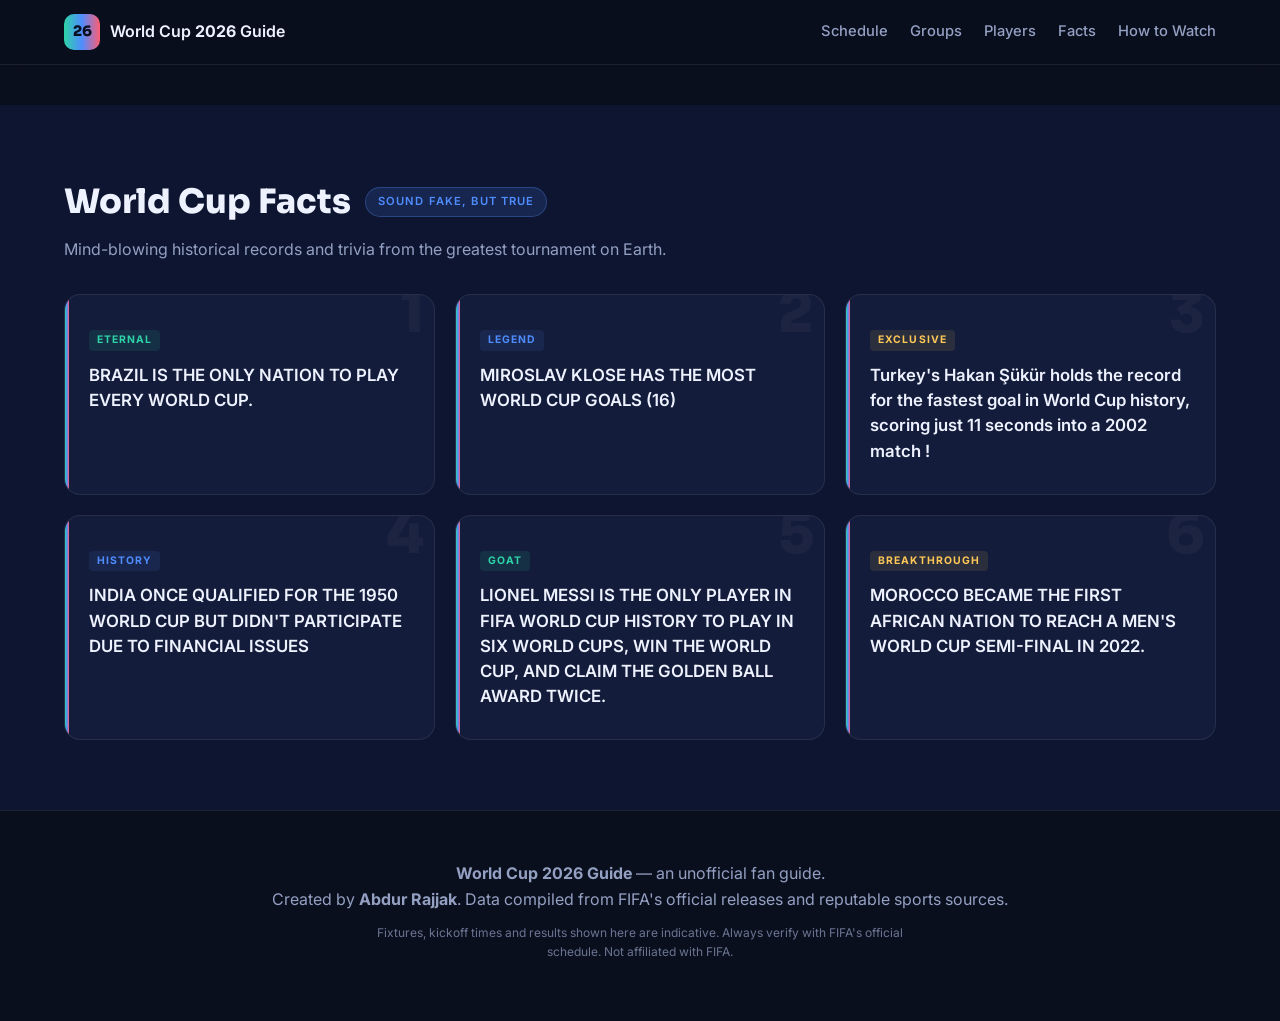
==== facts.html @ 90eeab27 "update website" ====
<!DOCTYPE html>
<html lang="en">
<head>
<meta charset="UTF-8" />
<meta name="viewport" content="width=device-width, initial-scale=1.0" />
<title>FIFA World Cup 2026 Guide | Facts</title>
<meta name="description" content="World Cup historical records and trivia." />
<link rel="preconnect" href="https://fonts.googleapis.com" />
<link rel="preconnect" href="https://fonts.gstatic.com" crossorigin />
<link href="https://fonts.googleapis.com/css2?family=Sora:wght@400;600;700;800&family=Inter:wght@400;500;600&display=swap" rel="stylesheet" />
<link rel="stylesheet" href="styles.css" />
<link rel="stylesheet" href="style.css">
<link rel="icon" type="image/png" sizes="32x32" href="images/favicon-32.png">
<link rel="icon" type="image/png" sizes="16x16" href="images/favicon-16.png">
<link rel="icon" type="image/png" sizes="192x192" href="images/favicon-192.png">
<link rel="apple-touch-icon" href="images/favicon-180.png">
<meta name="theme-color" content="#0a0a0a">
</head>
<body>

<nav class="nav">
  <a class="brand" href="index.html#top">
    <span class="brand-badge">26</span>
    <span>World Cup <strong>2026</strong> Guide</span>
  </a>
  <div class="nav-links">
    <a href="index.html#schedule">Schedule</a>
    <a href="groups.html">Groups</a>
    <a href="players.html">Players</a>
    <a href="facts.html">Facts</a>
    <a href="index.html#watch">How to Watch</a>
  </div>
  <button class="nav-hamburger" id="nav-hamburger" aria-label="Open menu" type="button">
    <span></span><span></span><span></span>
  </button>
</nav>
<div class="nav-mobile-menu" id="nav-mobile-menu">
  <a href="index.html#schedule" class="mobile-nav-link">Schedule</a>
  <a href="groups.html" class="mobile-nav-link">Groups</a>
  <a href="players.html" class="mobile-nav-link">Players to Watch</a>
  <a href="facts.html" class="mobile-nav-link">World Cup Facts</a>
  <a href="index.html#watch" class="mobile-nav-link">How to Watch</a>
</div>

<main style="padding-top: 40px;">
  <section id="facts" class="section alt">
    <div class="section-head">
      <h2>World Cup Facts <span class="pill">Sound Fake, But True</span></h2>
      <p>Mind-blowing historical records and trivia from the greatest tournament on Earth.</p>
    </div>
    <div id="facts-grid" class="facts-grid"></div>
  </section>
</main>

<footer class="footer">
  <p><strong>World Cup 2026 Guide</strong> &mdash; an unofficial fan guide.</p>
  <p>Created by <strong>Abdur Rajjak</strong>. Data compiled from FIFA's official releases and reputable sports sources.</p>
  <p class="fine">Fixtures, kickoff times and results shown here are indicative. Always verify with FIFA's official schedule. Not affiliated with FIFA.</p>
</footer>

<div id="team-modal" class="modal hidden" role="dialog" aria-modal="true">
  <div class="modal-card">
    <button class="modal-close" id="modal-close" aria-label="Close">&times;</button>
    <div id="modal-body"></div>
  </div>
</div>

<button class="back-to-top" id="back-to-top" aria-label="Back to top">&#8679;</button>

<script src="data.js"></script>
<script src="app.js"></script>
</body>
</html>
---- styles.css ----
:root {
  --bg: #0a0f1e;
  --bg-alt: #0e1530;
  --card: #131c3a;
  --card-hi: #1a2548;
  --line: rgba(255, 255, 255, 0.08);
  --text: #eef2ff;
  --muted: #93a0c2;
  --green: #2dd4a7;
  --red: #ff5d73;
  --blue: #4f8dff;
  --gold: #ffc857;
  --grad: linear-gradient(90deg, #2dd4a7, #4f8dff 50%, #ff5d73);
  --radius: 16px;
}

* { margin: 0; padding: 0; box-sizing: border-box; }
html { scroll-behavior: smooth; }
body {
  font-family: "Inter", system-ui, sans-serif;
  background: var(--bg);
  color: var(--text);
  line-height: 1.6;
}
h1, h2, h3 { font-family: "Sora", "Inter", sans-serif; }

/* ---------- Nav ---------- */
.nav {
  position: sticky; top: 0; z-index: 50;
  display: flex; align-items: center; justify-content: space-between;
  padding: 14px 5vw;
  background: rgba(10, 15, 30, 0.85);
  backdrop-filter: blur(12px);
  border-bottom: 1px solid var(--line);
}
.brand { display: flex; align-items: center; gap: 10px; color: var(--text); text-decoration: none; font-weight: 600; }
.brand-badge {
  display: grid; place-items: center;
  width: 36px; height: 36px; border-radius: 10px;
  background: var(--grad); color: #08101f;
  font-family: "Sora"; font-weight: 800; font-size: 0.9rem;
}
.nav-links { display: flex; gap: 22px; }
.nav-links a { color: var(--muted); text-decoration: none; font-size: 0.92rem; font-weight: 500; transition: color 0.2s; }
.nav-links a:hover { color: var(--text); }

/* ---------- Hero ---------- */
.hero {
  position: relative; overflow: hidden;
  text-align: center;
  padding: 90px 5vw 70px;
}
.hero-glow {
  position: absolute; inset: -40% -20% auto;
  height: 130%;
  background:
    radial-gradient(600px 320px at 25% 20%, rgba(45, 212, 167, 0.18), transparent 70%),
    radial-gradient(600px 320px at 75% 15%, rgba(255, 93, 115, 0.16), transparent 70%),
    radial-gradient(700px 380px at 50% 55%, rgba(79, 141, 255, 0.14), transparent 70%);
  pointer-events: none;
}
.hero > * { position: relative; }
.hero-kicker {
  display: inline-block;
  font-size: 0.8rem; letter-spacing: 0.18em; text-transform: uppercase;
  color: var(--green); font-weight: 600;
  border: 1px solid rgba(45, 212, 167, 0.35);
  padding: 6px 16px; border-radius: 999px;
  margin-bottom: 24px;
}
.hero h1 { font-size: clamp(2.4rem, 6vw, 4.2rem); font-weight: 800; line-height: 1.1; }
.grad { background: var(--grad); -webkit-background-clip: text; background-clip: text; color: transparent; }
.hero-sub { max-width: 620px; margin: 18px auto 0; color: var(--muted); font-size: 1.05rem; }

.countdown { display: flex; justify-content: center; gap: 14px; margin: 36px 0 8px; flex-wrap: wrap; }
.cd-box {
  min-width: 86px; padding: 14px 10px;
  background: var(--card); border: 1px solid var(--line); border-radius: var(--radius);
}
.cd-box strong { display: block; font-family: "Sora"; font-size: 1.9rem; font-weight: 800; }
.cd-box span { font-size: 0.72rem; text-transform: uppercase; letter-spacing: 0.12em; color: var(--muted); }
.cd-live {
  font-family: "Sora"; font-weight: 800; font-size: 1.4rem;
  padding: 16px 32px; border-radius: var(--radius);
  background: rgba(45, 212, 167, 0.12); border: 1px solid rgba(45, 212, 167, 0.4);
  color: var(--green);
}
.cd-live .dot { display: inline-block; width: 10px; height: 10px; border-radius: 50%; background: var(--green); margin-right: 10px; animation: pulse 1.4s infinite; }
@keyframes pulse { 0%,100% { opacity: 1; } 50% { opacity: 0.3; } }

.hero-stats { display: flex; justify-content: center; gap: 36px; margin-top: 40px; flex-wrap: wrap; }
.hero-stats div { text-align: center; }
.hero-stats strong { display: block; font-family: "Sora"; font-size: 1.6rem; font-weight: 800; background: var(--grad); -webkit-background-clip: text; background-clip: text; color: transparent; }
.hero-stats span { font-size: 0.78rem; color: var(--muted); text-transform: uppercase; letter-spacing: 0.1em; }

/* ---------- Sections ---------- */
.section { padding: 70px 5vw; max-width: 1200px; margin: 0 auto; }
.section.alt { max-width: none; background: var(--bg-alt); }
.section.alt > * { max-width: 1200px; margin-left: auto; margin-right: auto; }
.section-head h2 { font-size: clamp(1.5rem, 3vw, 2.1rem); font-weight: 800; display: flex; align-items: center; gap: 14px; flex-wrap: wrap; }
.section-head p { color: var(--muted); margin-top: 8px; max-width: 640px; }
.pill {
  font-family: "Inter"; font-size: 0.7rem; font-weight: 600;
  text-transform: uppercase; letter-spacing: 0.1em;
  padding: 5px 12px; border-radius: 999px;
  background: rgba(79, 141, 255, 0.15); color: var(--blue);
  border: 1px solid rgba(79, 141, 255, 0.3);
}
.pill.gold { background: rgba(255, 200, 87, 0.12); color: var(--gold); border-color: rgba(255, 200, 87, 0.3); }

/* ---------- View toggle ---------- */
.view-toggle { display: inline-flex; gap: 6px; margin-top: 26px; background: var(--card); border: 1px solid var(--line); border-radius: 12px; padding: 5px; }
.view-toggle button {
  background: transparent; border: none; color: var(--muted);
  font: inherit; font-size: 0.88rem; font-weight: 600;
  padding: 8px 18px; border-radius: 9px; cursor: pointer; transition: 0.2s;
}
.view-toggle button.active { background: var(--card-hi); color: var(--text); }

/* ---------- Calendar ---------- */
.calendar { display: grid; grid-template-columns: repeat(auto-fit, minmax(300px, 1fr)); gap: 22px; margin-top: 24px; }
.cal-month { background: var(--card); border: 1px solid var(--line); border-radius: var(--radius); padding: 18px; }
.cal-month h3 { font-size: 1rem; font-weight: 700; margin-bottom: 14px; text-align: center; color: var(--green); }
.cal-grid { display: grid; grid-template-columns: repeat(7, 1fr); gap: 5px; }
.cal-dow { text-align: center; font-size: 0.65rem; font-weight: 600; color: var(--muted); text-transform: uppercase; letter-spacing: 0.08em; padding: 4px 0; }
.cal-day {
  position: relative; aspect-ratio: 1; display: flex; flex-direction: column;
  align-items: center; justify-content: center; gap: 2px;
  border-radius: 10px; font: inherit; font-size: 0.85rem;
  color: var(--muted); background: transparent; border: 1px solid transparent;
}
.cal-day.off { visibility: hidden; }
.cal-day.has-match {
  cursor: pointer; color: var(--text); font-weight: 600;
  background: rgba(79, 141, 255, 0.1); border-color: rgba(79, 141, 255, 0.25);
  transition: 0.15s;
}
.cal-day.has-match:hover { background: rgba(79, 141, 255, 0.22); }
.cal-day.selected { background: var(--grad) !important; color: #08101f; border-color: transparent; }
.cal-day.selected .count { background: rgba(8, 16, 31, 0.25); color: #08101f; }
.cal-day .count {
  font-size: 0.6rem; font-weight: 700; line-height: 1;
  background: rgba(45, 212, 167, 0.2); color: var(--green);
  padding: 2px 6px; border-radius: 999px;
}
.day-panel { margin-top: 26px; }

/* ---------- Group standings ---------- */
.groups-grid { display: grid; grid-template-columns: repeat(auto-fill, minmax(320px, 1fr)); gap: 18px; margin-top: 32px; }
.group-card { background: var(--card); border: 1px solid var(--line); border-radius: var(--radius); padding: 18px; }
.group-card h3 { font-size: 0.95rem; font-weight: 700; color: var(--green); text-transform: uppercase; letter-spacing: 0.08em; margin-bottom: 12px; }
.group-table { width: 100%; border-collapse: collapse; font-size: 0.82rem; }
.group-table th {
  font-size: 0.65rem; text-transform: uppercase; letter-spacing: 0.08em;
  color: var(--muted); font-weight: 600; text-align: center; padding: 6px 4px;
  border-bottom: 1px solid var(--line);
}
.group-table td { text-align: center; padding: 9px 4px; border-bottom: 1px solid var(--line); color: var(--muted); }
.group-table .tname { text-align: left; color: var(--text); font-weight: 600; white-space: nowrap; }
.group-table .pts { color: var(--gold); font-weight: 700; }
.group-table tbody tr:last-child td { border-bottom: none; }
.team-row { cursor: pointer; transition: background 0.15s; }
.team-row:hover { background: rgba(79, 141, 255, 0.1); }

/* ---------- Best Third-Place Table ---------- */
.best-third-wrap { scroll-margin-top: 80px; }
.best-third-card {
  background: var(--card);
  border: 1px solid var(--line);
  border-radius: var(--radius);
  padding: 22px;
  margin-top: 22px;
  overflow-x: hidden;
}
.best-third-table { width: 100%; }
.best-third-table th { font-size: 0.62rem; }
.best-third-table td { font-size: 0.82rem; }

/* Qualified rows get a subtle green left border */
.best-third-table tr.bt-qualified { border-left: 3px solid var(--green); }
/* Eliminated rows get dimmed */
.best-third-table tr.bt-eliminated td { opacity: 0.55; }
.best-third-table tr.bt-eliminated:hover td { opacity: 0.85; }

/* Divider between rank 8 and 9 */
.best-third-table tbody tr.bt-eliminated:first-of-type td {
  border-top: 2px dashed rgba(255, 93, 115, 0.45);
}

/* Group badge */
.bt-group-badge {
  display: inline-block;
  font-family: "Sora", sans-serif;
  font-size: 0.7rem;
  font-weight: 700;
  width: 26px; height: 26px;
  line-height: 26px;
  text-align: center;
  border-radius: 8px;
  background: rgba(79, 141, 255, 0.15);
  color: var(--blue);
  border: 1px solid rgba(79, 141, 255, 0.3);
}

/* Status badge */
.bt-status {
  display: inline-flex;
  align-items: center;
  gap: 4px;
  font-size: 0.65rem;
  font-weight: 700;
  text-transform: uppercase;
  letter-spacing: 0.06em;
  padding: 3px 10px;
  border-radius: 999px;
  white-space: nowrap;
}
.bt-status.bt-qualified {
  background: rgba(45, 212, 167, 0.12);
  color: var(--green);
  border: 1px solid rgba(45, 212, 167, 0.3);
}
.bt-status.bt-eliminated {
  background: rgba(255, 93, 115, 0.1);
  color: var(--red);
  border: 1px solid rgba(255, 93, 115, 0.25);
  opacity: 1;
}

/* Footnote */
.bt-footnote {
  font-size: 0.75rem;
  color: var(--muted);
  margin-top: 14px;
  text-align: center;
  opacity: 0.7;
}

@media (max-width: 720px) {
  .best-third-card { padding: 10px 6px; }
  .best-third-table th { font-size: 0.55rem; padding: 5px 2px; }
  .best-third-table td { font-size: 0.72rem; padding: 7px 2px; }
  .best-third-table .tname { font-size: 0.7rem; }
  .bt-group-badge { width: 22px; height: 22px; line-height: 22px; font-size: 0.6rem; border-radius: 6px; }
  .best-third-table .team-flag-img { width: 18px !important; height: 11px !important; }
  .bt-footnote { font-size: 0.65rem; }
}

/* ---------- Team modal ---------- */
.hidden { display: none !important; }
.modal {
  position: fixed; inset: 0; z-index: 100;
  display: flex; align-items: center; justify-content: center;
  background: rgba(5, 8, 18, 0.75); backdrop-filter: blur(6px);
  padding: 20px;
}
.modal-card {
  position: relative; width: 100%; max-width: 560px; max-height: 85vh; overflow-y: auto;
  background: var(--bg-alt); border: 1px solid var(--line); border-radius: 20px;
  padding: 28px;
}
.modal-close {
  position: absolute; top: 14px; right: 16px;
  background: var(--card); border: 1px solid var(--line); border-radius: 50%;
  width: 34px; height: 34px; color: var(--muted); font-size: 1.2rem; cursor: pointer;
}
.modal-close:hover { color: var(--text); }
.modal-head { display: flex; align-items: center; gap: 16px; margin-bottom: 20px; }
.modal-flag { font-size: 2.6rem; }
.modal-head h3 { font-size: 1.4rem; font-weight: 800; }
.modal-head p { font-size: 0.82rem; color: var(--muted); }
.stat-grid { display: grid; grid-template-columns: repeat(4, 1fr); gap: 10px; }
.stat-box { background: var(--card); border: 1px solid var(--line); border-radius: 12px; padding: 12px 8px; text-align: center; }
.stat-box strong { display: block; font-family: "Sora"; font-size: 1.25rem; font-weight: 800; background: var(--grad); -webkit-background-clip: text; background-clip: text; color: transparent; }
.stat-box span { font-size: 0.62rem; color: var(--muted); text-transform: uppercase; letter-spacing: 0.07em; }
.fixtures-title { font-size: 0.72rem; text-transform: uppercase; letter-spacing: 0.1em; color: var(--blue); margin: 22px 0 10px; }
.fixture-list { display: flex; flex-direction: column; gap: 8px; }
.fixture-row {
  display: grid; grid-template-columns: 38px 1fr auto auto; gap: 10px; align-items: center;
  background: var(--card); border: 1px solid var(--line); border-radius: 10px;
  padding: 10px 12px; font-size: 0.82rem;
}
.fixture-row.win { border-left: 3px solid var(--green); }
.fixture-row.loss { border-left: 3px solid var(--red); }
.fixture-row.draw { border-left: 3px solid var(--gold); }
.fx-no { font-size: 0.68rem; color: var(--muted); font-weight: 600; }
.fx-teams { font-weight: 600; }
.fx-score { font-family: "Sora"; font-weight: 800; }
.fx-score.win { color: var(--green); } .fx-score.loss { color: var(--red); } .fx-score.draw { color: var(--gold); }
.fx-time, .fx-venue { font-size: 0.72rem; color: var(--muted); white-space: nowrap; }
.score { font-family: "Sora"; font-weight: 800; color: var(--gold); margin: 0 10px; }
.tag.time.ft { background: rgba(255, 200, 87, 0.15); color: var(--gold); }

@media (max-width: 480px) {
  .stat-grid { grid-template-columns: repeat(2, 1fr); }
  .fixture-row { grid-template-columns: 1fr auto; }
  .fx-no, .fx-venue { display: none; }
}

/* ---------- Filters ---------- */
.filters { display: flex; gap: 10px; margin: 28px 0 6px; flex-wrap: wrap; }
.filters select, .filters input {
  background: var(--card); color: var(--text);
  border: 1px solid var(--line); border-radius: 10px;
  padding: 10px 14px; font: inherit; font-size: 0.9rem;
}
.filters input { flex: 1; min-width: 200px; }
.filters select:focus, .filters input:focus { outline: 2px solid rgba(79, 141, 255, 0.5); }
.btn-ghost {
  background: transparent; color: var(--muted);
  border: 1px solid var(--line); border-radius: 10px;
  padding: 10px 18px; font: inherit; font-size: 0.9rem; cursor: pointer; transition: 0.2s;
}
.btn-ghost:hover { color: var(--text); border-color: var(--muted); }
.result-count { color: var(--muted); font-size: 0.85rem; margin: 10px 2px 18px; }

/* ---------- Schedule ---------- */
.schedule-list { display: flex; flex-direction: column; gap: 26px; }
.day-block h3 {
  font-size: 0.95rem; font-weight: 700; color: var(--green);
  text-transform: uppercase; letter-spacing: 0.08em;
  margin-bottom: 12px; padding-bottom: 8px; border-bottom: 1px solid var(--line);
}
.match-row {
  display: grid;
  grid-template-columns: 64px 1fr auto;
  gap: 16px; align-items: center;
  background: var(--card); border: 1px solid var(--line); border-radius: var(--radius);
  padding: 14px 18px; margin-bottom: 10px;
  transition: border-color 0.2s, transform 0.2s;
}
.match-row:hover { border-color: rgba(79, 141, 255, 0.45); transform: translateX(4px); }
.match-no { text-align: center; }
.match-no strong { display: block; font-family: "Sora"; font-weight: 800; font-size: 1.05rem; }
.match-no span { font-size: 0.65rem; color: var(--muted); text-transform: uppercase; letter-spacing: 0.08em; }
.match-teams { font-weight: 600; font-size: 1rem; }
.match-teams .vs { color: var(--red); font-weight: 800; font-size: 0.8rem; margin: 0 8px; }
.match-meta { font-size: 0.8rem; color: var(--muted); margin-top: 3px; font-weight: 400; }
.match-tags { display: flex; flex-direction: column; align-items: flex-end; gap: 6px; }
.tag {
  font-size: 0.68rem; font-weight: 600; text-transform: uppercase; letter-spacing: 0.08em;
  padding: 4px 10px; border-radius: 999px; white-space: nowrap;
}
.tag.stage-group { background: rgba(45, 212, 167, 0.12); color: var(--green); }
.tag.stage-ko { background: rgba(255, 93, 115, 0.12); color: var(--red); }
.tag.stage-final { background: rgba(255, 200, 87, 0.15); color: var(--gold); }
.tag.time { background: rgba(79, 141, 255, 0.12); color: var(--blue); }

/* ---------- Player cards ---------- */
.cards-grid { display: grid; grid-template-columns: repeat(auto-fill, minmax(270px, 1fr)); gap: 18px; margin-top: 32px; }
.player-card {
  background: var(--card); border: 1px solid var(--line); border-radius: var(--radius);
  padding: 22px; transition: transform 0.2s, border-color 0.2s;
}
.player-card:hover { transform: translateY(-4px); border-color: rgba(255, 200, 87, 0.4); }
.player-top { display: flex; align-items: center; gap: 14px; margin-bottom: 12px; }
.player-flag { font-size: 2rem; }
.player-top h3 { font-size: 1.05rem; font-weight: 700; }
.player-top p { font-size: 0.78rem; color: var(--muted); }
.player-pos {
  display: inline-block; font-size: 0.68rem; font-weight: 700;
  color: var(--gold); border: 1px solid rgba(255, 200, 87, 0.35);
  padding: 3px 9px; border-radius: 999px; margin-bottom: 10px;
  text-transform: uppercase; letter-spacing: 0.08em;
}
.player-card .blurb { font-size: 0.87rem; color: var(--muted); }

/* ---------- Team cards ---------- */
.teams-grid { display: grid; grid-template-columns: repeat(auto-fill, minmax(330px, 1fr)); gap: 18px; margin-top: 32px; }
.team-card { background: var(--card); border: 1px solid var(--line); border-radius: var(--radius); overflow: hidden; }
.team-head {
  width: 100%; display: flex; align-items: center; gap: 14px;
  background: var(--card-hi); border: none; color: var(--text);
  padding: 18px 20px; cursor: pointer; font: inherit; text-align: left;
}
.team-head .player-flag { font-size: 1.7rem; }
.team-head h3 { font-family: "Sora"; font-size: 1.05rem; font-weight: 700; }
.team-head .grp { font-size: 0.75rem; color: var(--muted); }
.team-head .chev { margin-left: auto; color: var(--muted); transition: transform 0.25s; }
.team-card.open .chev { transform: rotate(180deg); }
.team-body { display: none; padding: 18px 20px 22px; font-size: 0.88rem; }
.team-card.open .team-body { display: block; }
.team-body h4 { font-size: 0.72rem; text-transform: uppercase; letter-spacing: 0.1em; margin: 14px 0 4px; }
.team-body h4.s { color: var(--green); } .team-body h4.w { color: var(--red); } .team-body h4.k { color: var(--gold); } .team-body h4.p { color: var(--blue); }
.team-body h4:first-child { margin-top: 0; }
.team-body p { color: var(--muted); }

/* ---------- Facts Section ---------- */
.facts-grid {
  display: grid;
  grid-template-columns: repeat(auto-fill, minmax(300px, 1fr));
  gap: 20px;
  margin-top: 32px;
}
.fact-card {
  background: var(--card);
  border: 1px solid var(--line);
  border-radius: var(--radius);
  padding: 30px 24px;
  position: relative;
  overflow: hidden;
  transition: all 0.4s cubic-bezier(0.175, 0.885, 0.32, 1.275);
  opacity: 0;
  transform: translateY(30px);
}
.fact-card.reveal {
  opacity: 1;
  transform: translateY(0);
}
.fact-card:hover {
  transform: translateY(-8px) scale(1.02);
  border-color: var(--green);
  box-shadow: 0 15px 30px rgba(45, 212, 167, 0.15);
}
.fact-card::before {
  content: "";
  position: absolute;
  top: 0; left: 0; width: 4px; height: 100%;
  background: var(--grad);
}
.fact-card::after {
  content: "";
  position: absolute;
  inset: 0;
  background-image: var(--fact-flag);
  background-size: cover;
  background-position: center;
  opacity: 0.07;
  filter: grayscale(1);
  pointer-events: none;
  z-index: 1;
  transition: opacity 0.4s, filter 0.4s;
}
.fact-card:hover::after {
  opacity: 0.15;
  filter: grayscale(0);
}
.fact-num {
  font-family: "Sora";
  font-size: 3.5rem;
  font-weight: 800;
  color: rgba(255, 255, 255, 0.04);
  position: absolute;
  top: -10px;
  right: 10px;
  line-height: 1;
}
.fact-tag {
  display: inline-block;
  font-size: 0.65rem;
  font-weight: 700;
  text-transform: uppercase;
  letter-spacing: 0.1em;
  color: var(--green);
  margin-bottom: 12px;
  padding: 2px 8px;
  background: rgba(45, 212, 167, 0.1);
  border-radius: 4px;
}
.fact-text {
  font-size: 1.05rem;
  font-weight: 600;
  line-height: 1.5;
  color: var(--text);
  position: relative;
  z-index: 2;
}
.fact-card:nth-child(even) .fact-tag { color: var(--blue); background: rgba(79, 141, 255, 0.1); }
.fact-card:nth-child(3n) .fact-tag { color: var(--gold); background: rgba(255, 200, 87, 0.1); }

/* ---------- Watch ---------- */
.watch {
  padding: 50px 28px;
  display: grid;
  grid-template-columns: 1fr 1.1fr;
  gap: 40px;
  align-items: start;
  background:
    linear-gradient(135deg, rgba(45, 212, 167, 0.08), transparent 45%),
    var(--card);
  border: 1px solid var(--line);
  border-radius: var(--radius);
  animation: fadeInUp 0.6s ease-out both;
}
.watch-left { max-width: 480px; }
.watch .eyebrow {
  font-size: 0.75rem;
  font-weight: 700;
  text-transform: uppercase;
  letter-spacing: 0.15em;
  color: var(--green);
  margin-bottom: 10px;
}
.watch h2 { font-size: clamp(1.4rem, 3vw, 2rem); font-weight: 800; margin-bottom: 14px; }
.watch p { color: var(--muted); line-height: 1.7; font-size: 0.95rem; }
.watch-note {
  margin-top: 18px;
  padding: 14px 16px;
  background: rgba(79, 141, 255, 0.08);
  border: 1px solid rgba(79, 141, 255, 0.2);
  border-radius: 12px;
  font-size: 0.85rem !important;
  color: var(--text) !important;
}
.watch-note strong { color: var(--blue); }

.watch-right { display: flex; flex-direction: column; gap: 18px; }
.watch-grid {
  display: grid;
  grid-template-columns: repeat(3, 1fr);
  gap: 1px;
  overflow: hidden;
  border: 1px solid var(--line);
  border-radius: 12px;
  background: var(--line);
}
.watch-card {
  background: var(--bg-alt);
  padding: 22px 18px;
  text-align: center;
  transition: background 0.2s, transform 0.2s;
  cursor: default;
}
.watch-card:hover {
  background: var(--card-hi);
  transform: translateY(-2px);
}
.watch-label {
  display: block;
  font-size: 0.75rem;
  font-weight: 600;
  color: var(--muted);
  text-transform: uppercase;
  letter-spacing: 0.08em;
  margin-bottom: 8px;
}
.watch-card strong {
  display: block;
  font-family: "Sora", sans-serif;
  font-size: 1.05rem;
  font-weight: 700;
  color: var(--text);
  margin-bottom: 4px;
}
.watch-card small {
  display: block;
  font-size: 0.7rem;
  color: var(--muted);
  text-transform: uppercase;
  letter-spacing: 0.06em;
}

.watch-extra {
  background: var(--bg-alt);
  border: 1px solid var(--line);
  border-radius: 12px;
  padding: 16px 20px;
  display: flex;
  flex-direction: column;
  gap: 14px;
}
.watch-tip {
  display: flex;
  align-items: flex-start;
  gap: 14px;
}
.watch-tip span { font-size: 1.4rem; flex-shrink: 0; }
.watch-tip strong { font-size: 0.9rem; color: var(--text); display: block; }
.watch-tip p { font-size: 0.8rem; color: var(--muted); margin-top: 2px; }

@media (max-width: 900px) {
  .watch { grid-template-columns: 1fr; gap: 30px; }
  .watch-grid { grid-template-columns: 1fr; }
}

@keyframes fadeInUp {
  from { opacity: 0; transform: translateY(20px); }
  to { opacity: 1; transform: translateY(0); }
}
/* ---------- Footer ---------- */
.footer { text-align: center; padding: 50px 5vw 60px; border-top: 1px solid var(--line); color: var(--muted); }
.footer .fine { font-size: 0.75rem; max-width: 560px; margin: 10px auto 0; opacity: 0.7; }

/* ---------- Hamburger Menu ---------- */
.nav-hamburger {
  display: none;
  flex-direction: column;
  gap: 5px;
  background: none;
  border: none;
  cursor: pointer;
  padding: 6px;
  border-radius: 8px;
  transition: background 0.2s;
}
.nav-hamburger:hover { background: var(--card); }
.nav-hamburger span {
  display: block;
  width: 24px;
  height: 2px;
  background: var(--text);
  border-radius: 2px;
  transition: transform 0.3s, opacity 0.3s;
}
.nav-hamburger.open span:nth-child(1) { transform: translateY(7px) rotate(45deg); }
.nav-hamburger.open span:nth-child(2) { opacity: 0; }
.nav-hamburger.open span:nth-child(3) { transform: translateY(-7px) rotate(-45deg); }

.nav-mobile-menu {
  display: none;
  position: fixed;
  top: 65px;
  left: 0; right: 0;
  background: rgba(10, 15, 30, 0.97);
  backdrop-filter: blur(16px);
  border-bottom: 1px solid var(--line);
  padding: 16px 5vw 20px;
  z-index: 49;
  flex-direction: column;
  gap: 4px;
}
.nav-mobile-menu.open { display: flex; }
.nav-mobile-menu a {
  color: var(--muted);
  text-decoration: none;
  font-size: 1rem;
  font-weight: 500;
  padding: 12px 8px;
  border-radius: 10px;
  transition: color 0.2s, background 0.2s;
}
.nav-mobile-menu a:hover { color: var(--text); background: var(--card); }

/* ---------- Back to Top ---------- */
.back-to-top {
  position: fixed;
  bottom: 24px;
  right: 20px;
  z-index: 200;
  width: 44px;
  height: 44px;
  border-radius: 50%;
  background: var(--grad);
  border: none;
  color: #08101f;
  font-size: 1.1rem;
  cursor: pointer;
  display: flex;
  align-items: center;
  justify-content: center;
  box-shadow: 0 4px 16px rgba(45, 212, 167, 0.35);
  opacity: 0;
  pointer-events: none;
  transition: opacity 0.3s, transform 0.3s;
  transform: translateY(10px);
}
.back-to-top.visible {
  opacity: 1;
  pointer-events: auto;
  transform: translateY(0);
}
.back-to-top:hover { transform: translateY(-3px) scale(1.05); }

/* ---------- Responsive ---------- */
@media (max-width: 720px) {
  .nav-links { display: none; }
  .nav-hamburger { display: flex; }

  /* Match row: match no + content stacked, tags full width */
  .match-row {
    grid-template-columns: 50px 1fr;
    gap: 10px;
  }
  .match-tags {
    grid-column: 1 / -1;
    flex-direction: row;
    flex-wrap: wrap;
    justify-content: flex-start;
    gap: 6px;
    align-items: center;
  }

  /* Time tag: allow wrapping, no overflow */
  .tag.time {
    white-space: normal;
    word-break: break-word;
    max-width: 100%;
    font-size: 0.62rem;
    line-height: 1.4;
    text-align: left;
    padding: 4px 8px;
    border-radius: 8px;
  }

  .hero { padding-top: 60px; }
}

/* ---------- Real flag images (flagpedia.net) ---------- */
.team-flag-img {
  display: inline-block;
  vertical-align: middle;
  border-radius: 3px;
  object-fit: cover;
  flex-shrink: 0;
  box-shadow: 0 1px 3px rgba(0,0,0,0.4);
}
.team-label {
  display: inline-flex;
  align-items: center;
  gap: 6px;
  white-space: nowrap;
}
.team-label.inline {
  font-size: 0.78rem;
}
.player-flag-wrap {
  display: flex;
  align-items: center;
  flex-shrink: 0;
}
.player-flag-wrap .team-flag-img {
  width: 36px;
  height: 24px;
  border-radius: 4px;
}
/* modal flag img */
.modal-flag .team-flag-img {
  width: 48px !important;
  height: 32px !important;
  border-radius: 6px;
}
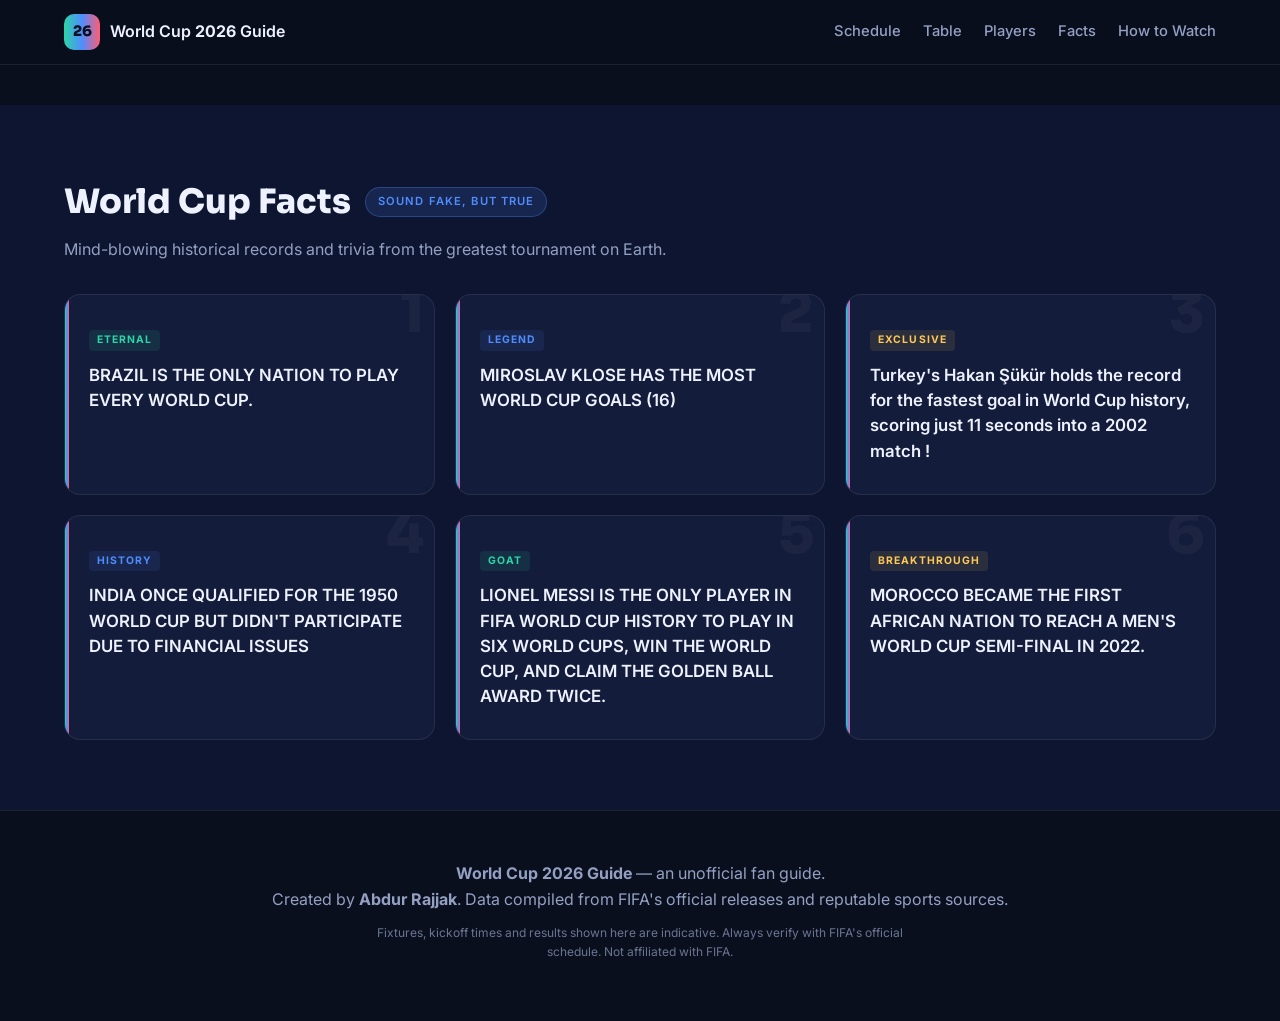
==== commit b10e2b69: "update website" ====
--- a/facts.html
+++ b/facts.html
@@ -25,7 +25,7 @@
   </a>
   <div class="nav-links">
     <a href="index.html#schedule">Schedule</a>
-    <a href="groups.html">Groups</a>
+    <a href="groups.html">Table</a>
     <a href="players.html">Players</a>
     <a href="facts.html">Facts</a>
     <a href="index.html#watch">How to Watch</a>
@@ -36,7 +36,7 @@
 </nav>
 <div class="nav-mobile-menu" id="nav-mobile-menu">
   <a href="index.html#schedule" class="mobile-nav-link">Schedule</a>
-  <a href="groups.html" class="mobile-nav-link">Groups</a>
+  <a href="groups.html" class="mobile-nav-link">Table</a>
   <a href="players.html" class="mobile-nav-link">Players to Watch</a>
   <a href="facts.html" class="mobile-nav-link">World Cup Facts</a>
   <a href="index.html#watch" class="mobile-nav-link">How to Watch</a>
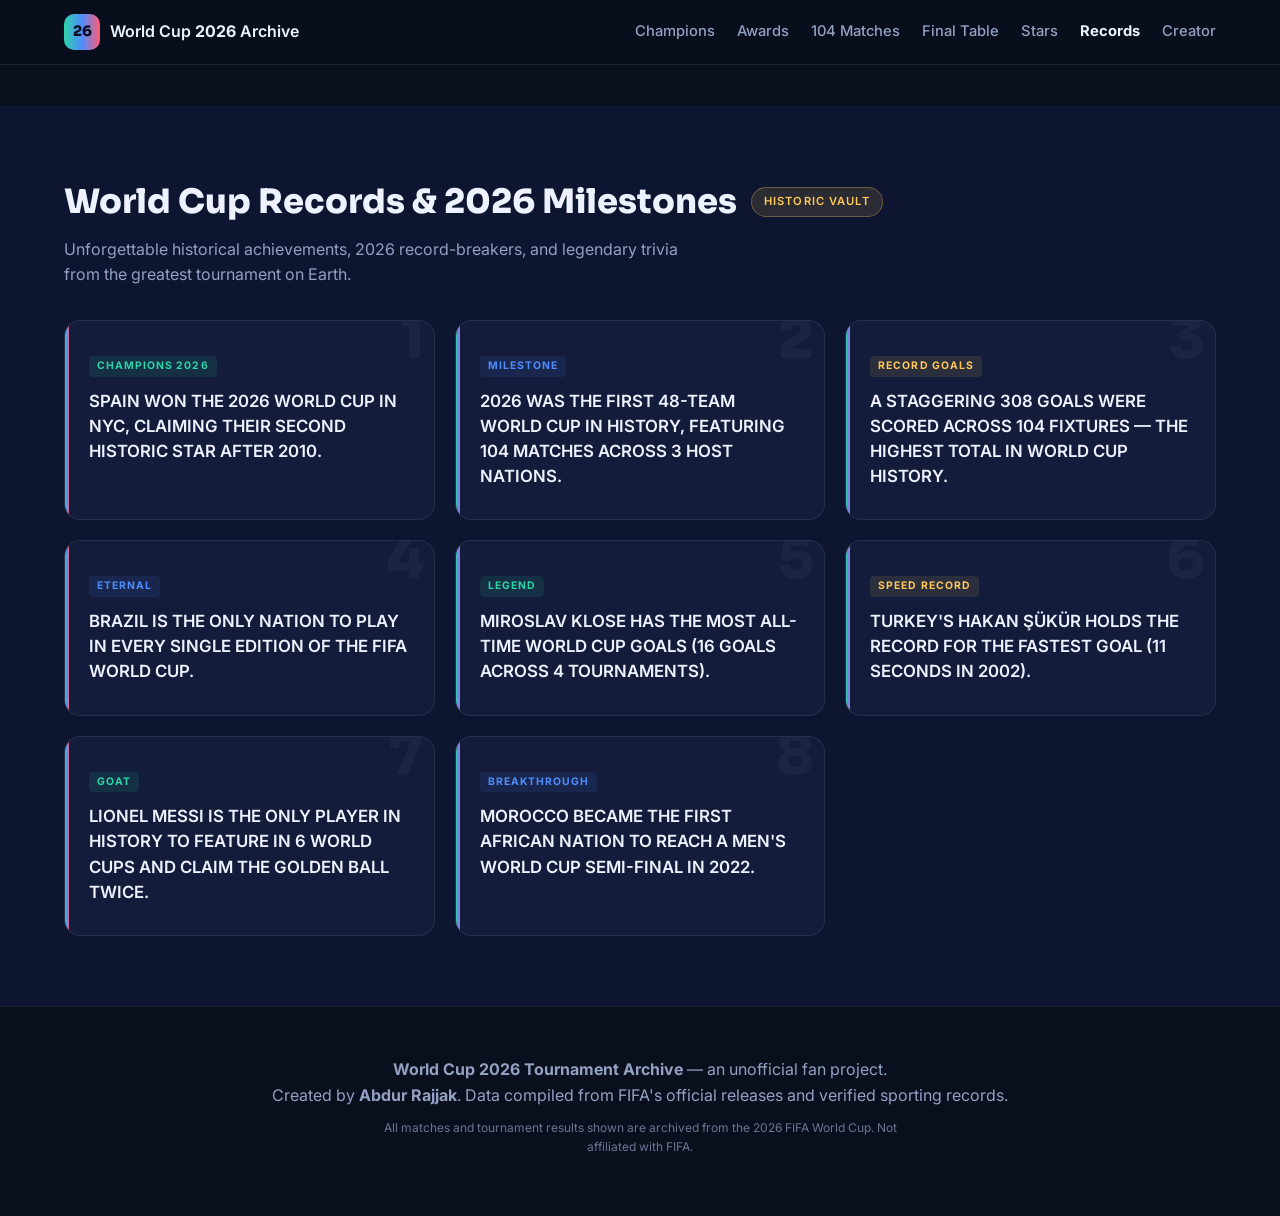
==== commit 886343c3: "update website" ====
--- a/facts.html
+++ b/facts.html
@@ -3,69 +3,77 @@
 <head>
 <meta charset="UTF-8" />
 <meta name="viewport" content="width=device-width, initial-scale=1.0" />
-<title>FIFA World Cup 2026 Guide | Facts</title>
-<meta name="description" content="World Cup historical records and trivia." />
+<title>FIFA World Cup 2026 Archive | Historic Records & Facts</title>
+<meta name="description" content="Historic World Cup Records & 2026 Milestones: Spain's 2nd star, 308 tournament goals, 48-nation expansion, and all-time records. Curated by Abdur Rajjak." />
 <link rel="preconnect" href="https://fonts.googleapis.com" />
 <link rel="preconnect" href="https://fonts.gstatic.com" crossorigin />
-<link href="https://fonts.googleapis.com/css2?family=Sora:wght@400;600;700;800&family=Inter:wght@400;500;600&display=swap" rel="stylesheet" />
+<link href="https://fonts.googleapis.com/css2?family=Sora:wght@400;600;700;800&family=Inter:wght@400;500;600;700&display=swap" rel="stylesheet" />
 <link rel="stylesheet" href="styles.css" />
-<link rel="stylesheet" href="style.css">
 <link rel="icon" type="image/png" sizes="32x32" href="images/favicon-32.png">
 <link rel="icon" type="image/png" sizes="16x16" href="images/favicon-16.png">
 <link rel="icon" type="image/png" sizes="192x192" href="images/favicon-192.png">
 <link rel="apple-touch-icon" href="images/favicon-180.png">
-<meta name="theme-color" content="#0a0a0a">
+<meta name="theme-color" content="#0a0f1e">
 </head>
 <body>
 
 <nav class="nav">
   <a class="brand" href="index.html#top">
     <span class="brand-badge">26</span>
-    <span>World Cup <strong>2026</strong> Guide</span>
+    <span>World Cup <strong>2026</strong> Archive</span>
   </a>
   <div class="nav-links">
-    <a href="index.html#schedule">Schedule</a>
-    <a href="groups.html">Table</a>
-    <a href="players.html">Players</a>
-    <a href="facts.html">Facts</a>
-    <a href="index.html#watch">How to Watch</a>
+    <a href="index.html#champion">Champions</a>
+    <a href="index.html#awards">Awards</a>
+    <a href="index.html#schedule">104 Matches</a>
+    <a href="groups.html">Final Table</a>
+    <a href="players.html">Stars</a>
+    <a href="facts.html" style="color:var(--text);font-weight:700;">Records</a>
+    <a href="index.html#creator">Creator</a>
   </div>
   <button class="nav-hamburger" id="nav-hamburger" aria-label="Open menu" type="button">
     <span></span><span></span><span></span>
   </button>
 </nav>
+
 <div class="nav-mobile-menu" id="nav-mobile-menu">
-  <a href="index.html#schedule" class="mobile-nav-link">Schedule</a>
-  <a href="groups.html" class="mobile-nav-link">Table</a>
-  <a href="players.html" class="mobile-nav-link">Players to Watch</a>
-  <a href="facts.html" class="mobile-nav-link">World Cup Facts</a>
-  <a href="index.html#watch" class="mobile-nav-link">How to Watch</a>
+  <a href="index.html#champion" class="mobile-nav-link">Champions &amp; Podium</a>
+  <a href="index.html#awards" class="mobile-nav-link">Tournament Awards</a>
+  <a href="index.html#schedule" class="mobile-nav-link">104 Match Archive</a>
+  <a href="groups.html" class="mobile-nav-link">Final Group Table</a>
+  <a href="players.html" class="mobile-nav-link">Tournament Stars</a>
+  <a href="facts.html" class="mobile-nav-link">World Cup Records</a>
+  <a href="index.html#creator" class="mobile-nav-link">About the Creator</a>
 </div>
 
 <main style="padding-top: 40px;">
   <section id="facts" class="section alt">
     <div class="section-head">
-      <h2>World Cup Facts <span class="pill">Sound Fake, But True</span></h2>
-      <p>Mind-blowing historical records and trivia from the greatest tournament on Earth.</p>
+      <h2>World Cup Records &amp; 2026 Milestones <span class="pill gold">Historic Vault</span></h2>
+      <p>Unforgettable historical achievements, 2026 record-breakers, and legendary trivia from the greatest tournament on Earth.</p>
     </div>
     <div id="facts-grid" class="facts-grid"></div>
   </section>
 </main>
 
 <footer class="footer">
-  <p><strong>World Cup 2026 Guide</strong> &mdash; an unofficial fan guide.</p>
-  <p>Created by <strong>Abdur Rajjak</strong>. Data compiled from FIFA's official releases and reputable sports sources.</p>
-  <p class="fine">Fixtures, kickoff times and results shown here are indicative. Always verify with FIFA's official schedule. Not affiliated with FIFA.</p>
+  <p><strong>World Cup 2026 Tournament Archive</strong> &mdash; an unofficial fan project.</p>
+  <p>Created by <strong>Abdur Rajjak</strong>. Data compiled from FIFA's official releases and verified sporting records.</p>
+  <p class="fine">All matches and tournament results shown are archived from the 2026 FIFA World Cup. Not affiliated with FIFA.</p>
 </footer>
 
 <div id="team-modal" class="modal hidden" role="dialog" aria-modal="true">
   <div class="modal-card">
-    <button class="modal-close" id="modal-close" aria-label="Close">&times;</button>
+    <button class="modal-close" id="modal-close" aria-label="Close">
+      <svg class="svg-icon" viewBox="0 0 24 24" fill="none" stroke="currentColor" stroke-width="2.5"><line x1="18" y1="6" x2="6" y2="18"></line><line x1="6" y1="6" x2="18" y2="18"></line></svg>
+    </button>
     <div id="modal-body"></div>
   </div>
 </div>
 
-<button class="back-to-top" id="back-to-top" aria-label="Back to top">&#8679;</button>
+<button class="back-to-top" id="back-to-top" aria-label="Back to top">
+  <svg class="svg-icon" viewBox="0 0 24 24" fill="none" stroke="currentColor" stroke-width="2.5"><line x1="12" y1="19" x2="12" y2="5"></line><polyline points="5 12 12 5 19 12"></polyline></svg>
+</button>
 
 <script src="data.js"></script>
 <script src="app.js"></script>
--- a/styles.css
+++ b/styles.css
@@ -1,731 +1,1390 @@
-:root {
-  --bg: #0a0f1e;
-  --bg-alt: #0e1530;
-  --card: #131c3a;
-  --card-hi: #1a2548;
-  --line: rgba(255, 255, 255, 0.08);
-  --text: #eef2ff;
-  --muted: #93a0c2;
-  --green: #2dd4a7;
-  --red: #ff5d73;
-  --blue: #4f8dff;
-  --gold: #ffc857;
-  --grad: linear-gradient(90deg, #2dd4a7, #4f8dff 50%, #ff5d73);
-  --radius: 16px;
-}
-
-* { margin: 0; padding: 0; box-sizing: border-box; }
-html { scroll-behavior: smooth; }
-body {
-  font-family: "Inter", system-ui, sans-serif;
-  background: var(--bg);
-  color: var(--text);
-  line-height: 1.6;
-}
-h1, h2, h3 { font-family: "Sora", "Inter", sans-serif; }
-
-/* ---------- Nav ---------- */
-.nav {
-  position: sticky; top: 0; z-index: 50;
-  display: flex; align-items: center; justify-content: space-between;
-  padding: 14px 5vw;
-  background: rgba(10, 15, 30, 0.85);
-  backdrop-filter: blur(12px);
-  border-bottom: 1px solid var(--line);
-}
-.brand { display: flex; align-items: center; gap: 10px; color: var(--text); text-decoration: none; font-weight: 600; }
-.brand-badge {
-  display: grid; place-items: center;
-  width: 36px; height: 36px; border-radius: 10px;
-  background: var(--grad); color: #08101f;
-  font-family: "Sora"; font-weight: 800; font-size: 0.9rem;
-}
-.nav-links { display: flex; gap: 22px; }
-.nav-links a { color: var(--muted); text-decoration: none; font-size: 0.92rem; font-weight: 500; transition: color 0.2s; }
-.nav-links a:hover { color: var(--text); }
-
-/* ---------- Hero ---------- */
-.hero {
-  position: relative; overflow: hidden;
-  text-align: center;
-  padding: 90px 5vw 70px;
-}
-.hero-glow {
-  position: absolute; inset: -40% -20% auto;
-  height: 130%;
-  background:
-    radial-gradient(600px 320px at 25% 20%, rgba(45, 212, 167, 0.18), transparent 70%),
-    radial-gradient(600px 320px at 75% 15%, rgba(255, 93, 115, 0.16), transparent 70%),
-    radial-gradient(700px 380px at 50% 55%, rgba(79, 141, 255, 0.14), transparent 70%);
-  pointer-events: none;
-}
-.hero > * { position: relative; }
-.hero-kicker {
-  display: inline-block;
-  font-size: 0.8rem; letter-spacing: 0.18em; text-transform: uppercase;
-  color: var(--green); font-weight: 600;
-  border: 1px solid rgba(45, 212, 167, 0.35);
-  padding: 6px 16px; border-radius: 999px;
-  margin-bottom: 24px;
-}
-.hero h1 { font-size: clamp(2.4rem, 6vw, 4.2rem); font-weight: 800; line-height: 1.1; }
-.grad { background: var(--grad); -webkit-background-clip: text; background-clip: text; color: transparent; }
-.hero-sub { max-width: 620px; margin: 18px auto 0; color: var(--muted); font-size: 1.05rem; }
-
-.countdown { display: flex; justify-content: center; gap: 14px; margin: 36px 0 8px; flex-wrap: wrap; }
-.cd-box {
-  min-width: 86px; padding: 14px 10px;
-  background: var(--card); border: 1px solid var(--line); border-radius: var(--radius);
-}
-.cd-box strong { display: block; font-family: "Sora"; font-size: 1.9rem; font-weight: 800; }
-.cd-box span { font-size: 0.72rem; text-transform: uppercase; letter-spacing: 0.12em; color: var(--muted); }
-.cd-live {
-  font-family: "Sora"; font-weight: 800; font-size: 1.4rem;
-  padding: 16px 32px; border-radius: var(--radius);
-  background: rgba(45, 212, 167, 0.12); border: 1px solid rgba(45, 212, 167, 0.4);
-  color: var(--green);
-}
-.cd-live .dot { display: inline-block; width: 10px; height: 10px; border-radius: 50%; background: var(--green); margin-right: 10px; animation: pulse 1.4s infinite; }
-@keyframes pulse { 0%,100% { opacity: 1; } 50% { opacity: 0.3; } }
-
-.hero-stats { display: flex; justify-content: center; gap: 36px; margin-top: 40px; flex-wrap: wrap; }
-.hero-stats div { text-align: center; }
-.hero-stats strong { display: block; font-family: "Sora"; font-size: 1.6rem; font-weight: 800; background: var(--grad); -webkit-background-clip: text; background-clip: text; color: transparent; }
-.hero-stats span { font-size: 0.78rem; color: var(--muted); text-transform: uppercase; letter-spacing: 0.1em; }
-
-/* ---------- Sections ---------- */
-.section { padding: 70px 5vw; max-width: 1200px; margin: 0 auto; }
-.section.alt { max-width: none; background: var(--bg-alt); }
-.section.alt > * { max-width: 1200px; margin-left: auto; margin-right: auto; }
-.section-head h2 { font-size: clamp(1.5rem, 3vw, 2.1rem); font-weight: 800; display: flex; align-items: center; gap: 14px; flex-wrap: wrap; }
-.section-head p { color: var(--muted); margin-top: 8px; max-width: 640px; }
-.pill {
-  font-family: "Inter"; font-size: 0.7rem; font-weight: 600;
-  text-transform: uppercase; letter-spacing: 0.1em;
-  padding: 5px 12px; border-radius: 999px;
-  background: rgba(79, 141, 255, 0.15); color: var(--blue);
-  border: 1px solid rgba(79, 141, 255, 0.3);
-}
-.pill.gold { background: rgba(255, 200, 87, 0.12); color: var(--gold); border-color: rgba(255, 200, 87, 0.3); }
-
-/* ---------- View toggle ---------- */
-.view-toggle { display: inline-flex; gap: 6px; margin-top: 26px; background: var(--card); border: 1px solid var(--line); border-radius: 12px; padding: 5px; }
-.view-toggle button {
-  background: transparent; border: none; color: var(--muted);
-  font: inherit; font-size: 0.88rem; font-weight: 600;
-  padding: 8px 18px; border-radius: 9px; cursor: pointer; transition: 0.2s;
-}
-.view-toggle button.active { background: var(--card-hi); color: var(--text); }
-
-/* ---------- Calendar ---------- */
-.calendar { display: grid; grid-template-columns: repeat(auto-fit, minmax(300px, 1fr)); gap: 22px; margin-top: 24px; }
-.cal-month { background: var(--card); border: 1px solid var(--line); border-radius: var(--radius); padding: 18px; }
-.cal-month h3 { font-size: 1rem; font-weight: 700; margin-bottom: 14px; text-align: center; color: var(--green); }
-.cal-grid { display: grid; grid-template-columns: repeat(7, 1fr); gap: 5px; }
-.cal-dow { text-align: center; font-size: 0.65rem; font-weight: 600; color: var(--muted); text-transform: uppercase; letter-spacing: 0.08em; padding: 4px 0; }
-.cal-day {
-  position: relative; aspect-ratio: 1; display: flex; flex-direction: column;
-  align-items: center; justify-content: center; gap: 2px;
-  border-radius: 10px; font: inherit; font-size: 0.85rem;
-  color: var(--muted); background: transparent; border: 1px solid transparent;
-}
-.cal-day.off { visibility: hidden; }
-.cal-day.has-match {
-  cursor: pointer; color: var(--text); font-weight: 600;
-  background: rgba(79, 141, 255, 0.1); border-color: rgba(79, 141, 255, 0.25);
-  transition: 0.15s;
-}
-.cal-day.has-match:hover { background: rgba(79, 141, 255, 0.22); }
-.cal-day.selected { background: var(--grad) !important; color: #08101f; border-color: transparent; }
-.cal-day.selected .count { background: rgba(8, 16, 31, 0.25); color: #08101f; }
-.cal-day .count {
-  font-size: 0.6rem; font-weight: 700; line-height: 1;
-  background: rgba(45, 212, 167, 0.2); color: var(--green);
-  padding: 2px 6px; border-radius: 999px;
-}
-.day-panel { margin-top: 26px; }
-
-/* ---------- Group standings ---------- */
-.groups-grid { display: grid; grid-template-columns: repeat(auto-fill, minmax(320px, 1fr)); gap: 18px; margin-top: 32px; }
-.group-card { background: var(--card); border: 1px solid var(--line); border-radius: var(--radius); padding: 18px; }
-.group-card h3 { font-size: 0.95rem; font-weight: 700; color: var(--green); text-transform: uppercase; letter-spacing: 0.08em; margin-bottom: 12px; }
-.group-table { width: 100%; border-collapse: collapse; font-size: 0.82rem; }
-.group-table th {
-  font-size: 0.65rem; text-transform: uppercase; letter-spacing: 0.08em;
-  color: var(--muted); font-weight: 600; text-align: center; padding: 6px 4px;
-  border-bottom: 1px solid var(--line);
-}
-.group-table td { text-align: center; padding: 9px 4px; border-bottom: 1px solid var(--line); color: var(--muted); }
-.group-table .tname { text-align: left; color: var(--text); font-weight: 600; white-space: nowrap; }
-.group-table .pts { color: var(--gold); font-weight: 700; }
-.group-table tbody tr:last-child td { border-bottom: none; }
-.team-row { cursor: pointer; transition: background 0.15s; }
-.team-row:hover { background: rgba(79, 141, 255, 0.1); }
-
-/* ---------- Best Third-Place Table ---------- */
-.best-third-wrap { scroll-margin-top: 80px; }
-.best-third-card {
-  background: var(--card);
-  border: 1px solid var(--line);
-  border-radius: var(--radius);
-  padding: 22px;
-  margin-top: 22px;
-  overflow-x: hidden;
-}
-.best-third-table { width: 100%; }
-.best-third-table th { font-size: 0.62rem; }
-.best-third-table td { font-size: 0.82rem; }
-
-/* Qualified rows get a subtle green left border */
-.best-third-table tr.bt-qualified { border-left: 3px solid var(--green); }
-/* Eliminated rows get dimmed */
-.best-third-table tr.bt-eliminated td { opacity: 0.55; }
-.best-third-table tr.bt-eliminated:hover td { opacity: 0.85; }
-
-/* Divider between rank 8 and 9 */
-.best-third-table tbody tr.bt-eliminated:first-of-type td {
-  border-top: 2px dashed rgba(255, 93, 115, 0.45);
-}
-
-/* Group badge */
-.bt-group-badge {
-  display: inline-block;
-  font-family: "Sora", sans-serif;
-  font-size: 0.7rem;
-  font-weight: 700;
-  width: 26px; height: 26px;
-  line-height: 26px;
-  text-align: center;
-  border-radius: 8px;
-  background: rgba(79, 141, 255, 0.15);
-  color: var(--blue);
-  border: 1px solid rgba(79, 141, 255, 0.3);
-}
-
-/* Status badge */
-.bt-status {
-  display: inline-flex;
-  align-items: center;
-  gap: 4px;
-  font-size: 0.65rem;
-  font-weight: 700;
-  text-transform: uppercase;
-  letter-spacing: 0.06em;
-  padding: 3px 10px;
-  border-radius: 999px;
-  white-space: nowrap;
-}
-.bt-status.bt-qualified {
-  background: rgba(45, 212, 167, 0.12);
-  color: var(--green);
-  border: 1px solid rgba(45, 212, 167, 0.3);
-}
-.bt-status.bt-eliminated {
-  background: rgba(255, 93, 115, 0.1);
-  color: var(--red);
-  border: 1px solid rgba(255, 93, 115, 0.25);
-  opacity: 1;
-}
-
-/* Footnote */
-.bt-footnote {
-  font-size: 0.75rem;
-  color: var(--muted);
-  margin-top: 14px;
-  text-align: center;
-  opacity: 0.7;
-}
-
-@media (max-width: 720px) {
-  .best-third-card { padding: 10px 6px; }
-  .best-third-table th { font-size: 0.55rem; padding: 5px 2px; }
-  .best-third-table td { font-size: 0.72rem; padding: 7px 2px; }
-  .best-third-table .tname { font-size: 0.7rem; }
-  .bt-group-badge { width: 22px; height: 22px; line-height: 22px; font-size: 0.6rem; border-radius: 6px; }
-  .best-third-table .team-flag-img { width: 18px !important; height: 11px !important; }
-  .bt-footnote { font-size: 0.65rem; }
-}
-
-/* ---------- Team modal ---------- */
-.hidden { display: none !important; }
-.modal {
-  position: fixed; inset: 0; z-index: 100;
-  display: flex; align-items: center; justify-content: center;
-  background: rgba(5, 8, 18, 0.75); backdrop-filter: blur(6px);
-  padding: 20px;
-}
-.modal-card {
-  position: relative; width: 100%; max-width: 560px; max-height: 85vh; overflow-y: auto;
-  background: var(--bg-alt); border: 1px solid var(--line); border-radius: 20px;
-  padding: 28px;
-}
-.modal-close {
-  position: absolute; top: 14px; right: 16px;
-  background: var(--card); border: 1px solid var(--line); border-radius: 50%;
-  width: 34px; height: 34px; color: var(--muted); font-size: 1.2rem; cursor: pointer;
-}
-.modal-close:hover { color: var(--text); }
-.modal-head { display: flex; align-items: center; gap: 16px; margin-bottom: 20px; }
-.modal-flag { font-size: 2.6rem; }
-.modal-head h3 { font-size: 1.4rem; font-weight: 800; }
-.modal-head p { font-size: 0.82rem; color: var(--muted); }
-.stat-grid { display: grid; grid-template-columns: repeat(4, 1fr); gap: 10px; }
-.stat-box { background: var(--card); border: 1px solid var(--line); border-radius: 12px; padding: 12px 8px; text-align: center; }
-.stat-box strong { display: block; font-family: "Sora"; font-size: 1.25rem; font-weight: 800; background: var(--grad); -webkit-background-clip: text; background-clip: text; color: transparent; }
-.stat-box span { font-size: 0.62rem; color: var(--muted); text-transform: uppercase; letter-spacing: 0.07em; }
-.fixtures-title { font-size: 0.72rem; text-transform: uppercase; letter-spacing: 0.1em; color: var(--blue); margin: 22px 0 10px; }
-.fixture-list { display: flex; flex-direction: column; gap: 8px; }
-.fixture-row {
-  display: grid; grid-template-columns: 38px 1fr auto auto; gap: 10px; align-items: center;
-  background: var(--card); border: 1px solid var(--line); border-radius: 10px;
-  padding: 10px 12px; font-size: 0.82rem;
-}
-.fixture-row.win { border-left: 3px solid var(--green); }
-.fixture-row.loss { border-left: 3px solid var(--red); }
-.fixture-row.draw { border-left: 3px solid var(--gold); }
-.fx-no { font-size: 0.68rem; color: var(--muted); font-weight: 600; }
-.fx-teams { font-weight: 600; }
-.fx-score { font-family: "Sora"; font-weight: 800; }
-.fx-score.win { color: var(--green); } .fx-score.loss { color: var(--red); } .fx-score.draw { color: var(--gold); }
-.fx-time, .fx-venue { font-size: 0.72rem; color: var(--muted); white-space: nowrap; }
-.score { font-family: "Sora"; font-weight: 800; color: var(--gold); margin: 0 10px; }
-.tag.time.ft { background: rgba(255, 200, 87, 0.15); color: var(--gold); }
-
-@media (max-width: 480px) {
-  .stat-grid { grid-template-columns: repeat(2, 1fr); }
-  .fixture-row { grid-template-columns: 1fr auto; }
-  .fx-no, .fx-venue { display: none; }
-}
-
-/* ---------- Filters ---------- */
-.filters { display: flex; gap: 10px; margin: 28px 0 6px; flex-wrap: wrap; }
-.filters select, .filters input {
-  background: var(--card); color: var(--text);
-  border: 1px solid var(--line); border-radius: 10px;
-  padding: 10px 14px; font: inherit; font-size: 0.9rem;
-}
-.filters input { flex: 1; min-width: 200px; }
-.filters select:focus, .filters input:focus { outline: 2px solid rgba(79, 141, 255, 0.5); }
-.btn-ghost {
-  background: transparent; color: var(--muted);
-  border: 1px solid var(--line); border-radius: 10px;
-  padding: 10px 18px; font: inherit; font-size: 0.9rem; cursor: pointer; transition: 0.2s;
-}
-.btn-ghost:hover { color: var(--text); border-color: var(--muted); }
-.result-count { color: var(--muted); font-size: 0.85rem; margin: 10px 2px 18px; }
-
-/* ---------- Schedule ---------- */
-.schedule-list { display: flex; flex-direction: column; gap: 26px; }
-.day-block h3 {
-  font-size: 0.95rem; font-weight: 700; color: var(--green);
-  text-transform: uppercase; letter-spacing: 0.08em;
-  margin-bottom: 12px; padding-bottom: 8px; border-bottom: 1px solid var(--line);
-}
-.match-row {
-  display: grid;
-  grid-template-columns: 64px 1fr auto;
-  gap: 16px; align-items: center;
-  background: var(--card); border: 1px solid var(--line); border-radius: var(--radius);
-  padding: 14px 18px; margin-bottom: 10px;
-  transition: border-color 0.2s, transform 0.2s;
-}
-.match-row:hover { border-color: rgba(79, 141, 255, 0.45); transform: translateX(4px); }
-.match-no { text-align: center; }
-.match-no strong { display: block; font-family: "Sora"; font-weight: 800; font-size: 1.05rem; }
-.match-no span { font-size: 0.65rem; color: var(--muted); text-transform: uppercase; letter-spacing: 0.08em; }
-.match-teams { font-weight: 600; font-size: 1rem; }
-.match-teams .vs { color: var(--red); font-weight: 800; font-size: 0.8rem; margin: 0 8px; }
-.match-meta { font-size: 0.8rem; color: var(--muted); margin-top: 3px; font-weight: 400; }
-.match-tags { display: flex; flex-direction: column; align-items: flex-end; gap: 6px; }
-.tag {
-  font-size: 0.68rem; font-weight: 600; text-transform: uppercase; letter-spacing: 0.08em;
-  padding: 4px 10px; border-radius: 999px; white-space: nowrap;
-}
-.tag.stage-group { background: rgba(45, 212, 167, 0.12); color: var(--green); }
-.tag.stage-ko { background: rgba(255, 93, 115, 0.12); color: var(--red); }
-.tag.stage-final { background: rgba(255, 200, 87, 0.15); color: var(--gold); }
-.tag.time { background: rgba(79, 141, 255, 0.12); color: var(--blue); }
-
-/* ---------- Player cards ---------- */
-.cards-grid { display: grid; grid-template-columns: repeat(auto-fill, minmax(270px, 1fr)); gap: 18px; margin-top: 32px; }
-.player-card {
-  background: var(--card); border: 1px solid var(--line); border-radius: var(--radius);
-  padding: 22px; transition: transform 0.2s, border-color 0.2s;
-}
-.player-card:hover { transform: translateY(-4px); border-color: rgba(255, 200, 87, 0.4); }
-.player-top { display: flex; align-items: center; gap: 14px; margin-bottom: 12px; }
-.player-flag { font-size: 2rem; }
-.player-top h3 { font-size: 1.05rem; font-weight: 700; }
-.player-top p { font-size: 0.78rem; color: var(--muted); }
-.player-pos {
-  display: inline-block; font-size: 0.68rem; font-weight: 700;
-  color: var(--gold); border: 1px solid rgba(255, 200, 87, 0.35);
-  padding: 3px 9px; border-radius: 999px; margin-bottom: 10px;
-  text-transform: uppercase; letter-spacing: 0.08em;
-}
-.player-card .blurb { font-size: 0.87rem; color: var(--muted); }
-
-/* ---------- Team cards ---------- */
-.teams-grid { display: grid; grid-template-columns: repeat(auto-fill, minmax(330px, 1fr)); gap: 18px; margin-top: 32px; }
-.team-card { background: var(--card); border: 1px solid var(--line); border-radius: var(--radius); overflow: hidden; }
-.team-head {
-  width: 100%; display: flex; align-items: center; gap: 14px;
-  background: var(--card-hi); border: none; color: var(--text);
-  padding: 18px 20px; cursor: pointer; font: inherit; text-align: left;
-}
-.team-head .player-flag { font-size: 1.7rem; }
-.team-head h3 { font-family: "Sora"; font-size: 1.05rem; font-weight: 700; }
-.team-head .grp { font-size: 0.75rem; color: var(--muted); }
-.team-head .chev { margin-left: auto; color: var(--muted); transition: transform 0.25s; }
-.team-card.open .chev { transform: rotate(180deg); }
-.team-body { display: none; padding: 18px 20px 22px; font-size: 0.88rem; }
-.team-card.open .team-body { display: block; }
-.team-body h4 { font-size: 0.72rem; text-transform: uppercase; letter-spacing: 0.1em; margin: 14px 0 4px; }
-.team-body h4.s { color: var(--green); } .team-body h4.w { color: var(--red); } .team-body h4.k { color: var(--gold); } .team-body h4.p { color: var(--blue); }
-.team-body h4:first-child { margin-top: 0; }
-.team-body p { color: var(--muted); }
-
-/* ---------- Facts Section ---------- */
-.facts-grid {
-  display: grid;
-  grid-template-columns: repeat(auto-fill, minmax(300px, 1fr));
-  gap: 20px;
-  margin-top: 32px;
-}
-.fact-card {
-  background: var(--card);
-  border: 1px solid var(--line);
-  border-radius: var(--radius);
-  padding: 30px 24px;
-  position: relative;
-  overflow: hidden;
-  transition: all 0.4s cubic-bezier(0.175, 0.885, 0.32, 1.275);
-  opacity: 0;
-  transform: translateY(30px);
-}
-.fact-card.reveal {
-  opacity: 1;
-  transform: translateY(0);
-}
-.fact-card:hover {
-  transform: translateY(-8px) scale(1.02);
-  border-color: var(--green);
-  box-shadow: 0 15px 30px rgba(45, 212, 167, 0.15);
-}
-.fact-card::before {
-  content: "";
-  position: absolute;
-  top: 0; left: 0; width: 4px; height: 100%;
-  background: var(--grad);
-}
-.fact-card::after {
-  content: "";
-  position: absolute;
-  inset: 0;
-  background-image: var(--fact-flag);
-  background-size: cover;
-  background-position: center;
-  opacity: 0.07;
-  filter: grayscale(1);
-  pointer-events: none;
-  z-index: 1;
-  transition: opacity 0.4s, filter 0.4s;
-}
-.fact-card:hover::after {
-  opacity: 0.15;
-  filter: grayscale(0);
-}
-.fact-num {
-  font-family: "Sora";
-  font-size: 3.5rem;
-  font-weight: 800;
-  color: rgba(255, 255, 255, 0.04);
-  position: absolute;
-  top: -10px;
-  right: 10px;
-  line-height: 1;
-}
-.fact-tag {
-  display: inline-block;
-  font-size: 0.65rem;
-  font-weight: 700;
-  text-transform: uppercase;
-  letter-spacing: 0.1em;
-  color: var(--green);
-  margin-bottom: 12px;
-  padding: 2px 8px;
-  background: rgba(45, 212, 167, 0.1);
-  border-radius: 4px;
-}
-.fact-text {
-  font-size: 1.05rem;
-  font-weight: 600;
-  line-height: 1.5;
-  color: var(--text);
-  position: relative;
-  z-index: 2;
-}
-.fact-card:nth-child(even) .fact-tag { color: var(--blue); background: rgba(79, 141, 255, 0.1); }
-.fact-card:nth-child(3n) .fact-tag { color: var(--gold); background: rgba(255, 200, 87, 0.1); }
-
-/* ---------- Watch ---------- */
-.watch {
-  padding: 50px 28px;
-  display: grid;
-  grid-template-columns: 1fr 1.1fr;
-  gap: 40px;
-  align-items: start;
-  background:
-    linear-gradient(135deg, rgba(45, 212, 167, 0.08), transparent 45%),
-    var(--card);
-  border: 1px solid var(--line);
-  border-radius: var(--radius);
-  animation: fadeInUp 0.6s ease-out both;
-}
-.watch-left { max-width: 480px; }
-.watch .eyebrow {
-  font-size: 0.75rem;
-  font-weight: 700;
-  text-transform: uppercase;
-  letter-spacing: 0.15em;
-  color: var(--green);
-  margin-bottom: 10px;
-}
-.watch h2 { font-size: clamp(1.4rem, 3vw, 2rem); font-weight: 800; margin-bottom: 14px; }
-.watch p { color: var(--muted); line-height: 1.7; font-size: 0.95rem; }
-.watch-note {
-  margin-top: 18px;
-  padding: 14px 16px;
-  background: rgba(79, 141, 255, 0.08);
-  border: 1px solid rgba(79, 141, 255, 0.2);
-  border-radius: 12px;
-  font-size: 0.85rem !important;
-  color: var(--text) !important;
-}
-.watch-note strong { color: var(--blue); }
-
-.watch-right { display: flex; flex-direction: column; gap: 18px; }
-.watch-grid {
-  display: grid;
-  grid-template-columns: repeat(3, 1fr);
-  gap: 1px;
-  overflow: hidden;
-  border: 1px solid var(--line);
-  border-radius: 12px;
-  background: var(--line);
-}
-.watch-card {
-  background: var(--bg-alt);
-  padding: 22px 18px;
-  text-align: center;
-  transition: background 0.2s, transform 0.2s;
-  cursor: default;
-}
-.watch-card:hover {
-  background: var(--card-hi);
-  transform: translateY(-2px);
-}
-.watch-label {
-  display: block;
-  font-size: 0.75rem;
-  font-weight: 600;
-  color: var(--muted);
-  text-transform: uppercase;
-  letter-spacing: 0.08em;
-  margin-bottom: 8px;
-}
-.watch-card strong {
-  display: block;
-  font-family: "Sora", sans-serif;
-  font-size: 1.05rem;
-  font-weight: 700;
-  color: var(--text);
-  margin-bottom: 4px;
-}
-.watch-card small {
-  display: block;
-  font-size: 0.7rem;
-  color: var(--muted);
-  text-transform: uppercase;
-  letter-spacing: 0.06em;
-}
-
-.watch-extra {
-  background: var(--bg-alt);
-  border: 1px solid var(--line);
-  border-radius: 12px;
-  padding: 16px 20px;
-  display: flex;
-  flex-direction: column;
-  gap: 14px;
-}
-.watch-tip {
-  display: flex;
-  align-items: flex-start;
-  gap: 14px;
-}
-.watch-tip span { font-size: 1.4rem; flex-shrink: 0; }
-.watch-tip strong { font-size: 0.9rem; color: var(--text); display: block; }
-.watch-tip p { font-size: 0.8rem; color: var(--muted); margin-top: 2px; }
-
-@media (max-width: 900px) {
-  .watch { grid-template-columns: 1fr; gap: 30px; }
-  .watch-grid { grid-template-columns: 1fr; }
-}
-
-@keyframes fadeInUp {
-  from { opacity: 0; transform: translateY(20px); }
-  to { opacity: 1; transform: translateY(0); }
-}
-/* ---------- Footer ---------- */
-.footer { text-align: center; padding: 50px 5vw 60px; border-top: 1px solid var(--line); color: var(--muted); }
-.footer .fine { font-size: 0.75rem; max-width: 560px; margin: 10px auto 0; opacity: 0.7; }
-
-/* ---------- Hamburger Menu ---------- */
-.nav-hamburger {
-  display: none;
-  flex-direction: column;
-  gap: 5px;
-  background: none;
-  border: none;
-  cursor: pointer;
-  padding: 6px;
-  border-radius: 8px;
-  transition: background 0.2s;
-}
-.nav-hamburger:hover { background: var(--card); }
-.nav-hamburger span {
-  display: block;
-  width: 24px;
-  height: 2px;
-  background: var(--text);
-  border-radius: 2px;
-  transition: transform 0.3s, opacity 0.3s;
-}
-.nav-hamburger.open span:nth-child(1) { transform: translateY(7px) rotate(45deg); }
-.nav-hamburger.open span:nth-child(2) { opacity: 0; }
-.nav-hamburger.open span:nth-child(3) { transform: translateY(-7px) rotate(-45deg); }
-
-.nav-mobile-menu {
-  display: none;
-  position: fixed;
-  top: 65px;
-  left: 0; right: 0;
-  background: rgba(10, 15, 30, 0.97);
-  backdrop-filter: blur(16px);
-  border-bottom: 1px solid var(--line);
-  padding: 16px 5vw 20px;
-  z-index: 49;
-  flex-direction: column;
-  gap: 4px;
-}
-.nav-mobile-menu.open { display: flex; }
-.nav-mobile-menu a {
-  color: var(--muted);
-  text-decoration: none;
-  font-size: 1rem;
-  font-weight: 500;
-  padding: 12px 8px;
-  border-radius: 10px;
-  transition: color 0.2s, background 0.2s;
-}
-.nav-mobile-menu a:hover { color: var(--text); background: var(--card); }
-
-/* ---------- Back to Top ---------- */
-.back-to-top {
-  position: fixed;
-  bottom: 24px;
-  right: 20px;
-  z-index: 200;
-  width: 44px;
-  height: 44px;
-  border-radius: 50%;
-  background: var(--grad);
-  border: none;
-  color: #08101f;
-  font-size: 1.1rem;
-  cursor: pointer;
-  display: flex;
-  align-items: center;
-  justify-content: center;
-  box-shadow: 0 4px 16px rgba(45, 212, 167, 0.35);
-  opacity: 0;
-  pointer-events: none;
-  transition: opacity 0.3s, transform 0.3s;
-  transform: translateY(10px);
-}
-.back-to-top.visible {
-  opacity: 1;
-  pointer-events: auto;
-  transform: translateY(0);
-}
-.back-to-top:hover { transform: translateY(-3px) scale(1.05); }
-
-/* ---------- Responsive ---------- */
-@media (max-width: 720px) {
-  .nav-links { display: none; }
-  .nav-hamburger { display: flex; }
-
-  /* Match row: match no + content stacked, tags full width */
-  .match-row {
-    grid-template-columns: 50px 1fr;
-    gap: 10px;
-  }
-  .match-tags {
-    grid-column: 1 / -1;
-    flex-direction: row;
-    flex-wrap: wrap;
-    justify-content: flex-start;
-    gap: 6px;
-    align-items: center;
-  }
-
-  /* Time tag: allow wrapping, no overflow */
-  .tag.time {
-    white-space: normal;
-    word-break: break-word;
-    max-width: 100%;
-    font-size: 0.62rem;
-    line-height: 1.4;
-    text-align: left;
-    padding: 4px 8px;
-    border-radius: 8px;
-  }
-
-  .hero { padding-top: 60px; }
-}
-
-/* ---------- Real flag images (flagpedia.net) ---------- */
-.team-flag-img {
-  display: inline-block;
-  vertical-align: middle;
-  border-radius: 3px;
-  object-fit: cover;
-  flex-shrink: 0;
-  box-shadow: 0 1px 3px rgba(0,0,0,0.4);
-}
-.team-label {
-  display: inline-flex;
-  align-items: center;
-  gap: 6px;
-  white-space: nowrap;
-}
-.team-label.inline {
-  font-size: 0.78rem;
-}
-.player-flag-wrap {
-  display: flex;
-  align-items: center;
-  flex-shrink: 0;
-}
-.player-flag-wrap .team-flag-img {
-  width: 36px;
-  height: 24px;
-  border-radius: 4px;
-}
-/* modal flag img */
-.modal-flag .team-flag-img {
-  width: 48px !important;
-  height: 32px !important;
-  border-radius: 6px;
-}+:root {
+  --bg: #0a0f1e;
+  --bg-alt: #0e1530;
+  --card: #131c3a;
+  --card-hi: #1a2548;
+  --line: rgba(255, 255, 255, 0.08);
+  --text: #eef2ff;
+  --muted: #93a0c2;
+  --green: #2dd4a7;
+  --red: #ff5d73;
+  --blue: #4f8dff;
+  --gold: #ffc857;
+  --grad: linear-gradient(90deg, #2dd4a7, #4f8dff 50%, #ff5d73);
+  --radius: 16px;
+}
+
+* { margin: 0; padding: 0; box-sizing: border-box; }
+html { scroll-behavior: smooth; }
+body {
+  font-family: "Inter", system-ui, sans-serif;
+  background: var(--bg);
+  color: var(--text);
+  line-height: 1.6;
+}
+h1, h2, h3 { font-family: "Sora", "Inter", sans-serif; }
+
+/* ---------- Nav ---------- */
+.nav {
+  position: sticky; top: 0; z-index: 50;
+  display: flex; align-items: center; justify-content: space-between;
+  padding: 14px 5vw;
+  background: rgba(10, 15, 30, 0.85);
+  backdrop-filter: blur(12px);
+  border-bottom: 1px solid var(--line);
+}
+.brand { display: flex; align-items: center; gap: 10px; color: var(--text); text-decoration: none; font-weight: 600; }
+.brand-badge {
+  display: grid; place-items: center;
+  width: 36px; height: 36px; border-radius: 10px;
+  background: var(--grad); color: #08101f;
+  font-family: "Sora"; font-weight: 800; font-size: 0.9rem;
+}
+.nav-links { display: flex; gap: 22px; }
+.nav-links a { color: var(--muted); text-decoration: none; font-size: 0.92rem; font-weight: 500; transition: color 0.2s; }
+.nav-links a:hover { color: var(--text); }
+
+/* ---------- Hero ---------- */
+.hero {
+  position: relative; overflow: hidden;
+  text-align: center;
+  padding: 90px 5vw 70px;
+}
+.hero-glow {
+  position: absolute; inset: -40% -20% auto;
+  height: 130%;
+  background:
+    radial-gradient(600px 320px at 25% 20%, rgba(45, 212, 167, 0.18), transparent 70%),
+    radial-gradient(600px 320px at 75% 15%, rgba(255, 93, 115, 0.16), transparent 70%),
+    radial-gradient(700px 380px at 50% 55%, rgba(79, 141, 255, 0.14), transparent 70%);
+  pointer-events: none;
+}
+.hero > * { position: relative; }
+.hero-kicker {
+  display: inline-block;
+  font-size: 0.8rem; letter-spacing: 0.18em; text-transform: uppercase;
+  color: var(--green); font-weight: 600;
+  border: 1px solid rgba(45, 212, 167, 0.35);
+  padding: 6px 16px; border-radius: 999px;
+  margin-bottom: 24px;
+}
+.hero h1 { font-size: clamp(2.4rem, 6vw, 4.2rem); font-weight: 800; line-height: 1.1; }
+.grad { background: var(--grad); -webkit-background-clip: text; background-clip: text; color: transparent; }
+.hero-sub { max-width: 620px; margin: 18px auto 0; color: var(--muted); font-size: 1.05rem; }
+
+.countdown { display: flex; justify-content: center; gap: 14px; margin: 36px 0 8px; flex-wrap: wrap; }
+.cd-box {
+  min-width: 86px; padding: 14px 10px;
+  background: var(--card); border: 1px solid var(--line); border-radius: var(--radius);
+}
+.cd-box strong { display: block; font-family: "Sora"; font-size: 1.9rem; font-weight: 800; }
+.cd-box span { font-size: 0.72rem; text-transform: uppercase; letter-spacing: 0.12em; color: var(--muted); }
+.cd-live {
+  font-family: "Sora"; font-weight: 800; font-size: 1.4rem;
+  padding: 16px 32px; border-radius: var(--radius);
+  background: rgba(45, 212, 167, 0.12); border: 1px solid rgba(45, 212, 167, 0.4);
+  color: var(--green);
+}
+.cd-live .dot { display: inline-block; width: 10px; height: 10px; border-radius: 50%; background: var(--green); margin-right: 10px; animation: pulse 1.4s infinite; }
+@keyframes pulse { 0%,100% { opacity: 1; } 50% { opacity: 0.3; } }
+
+.hero-stats { display: flex; justify-content: center; gap: 36px; margin-top: 40px; flex-wrap: wrap; }
+.hero-stats div { text-align: center; }
+.hero-stats strong { display: block; font-family: "Sora"; font-size: 1.6rem; font-weight: 800; background: var(--grad); -webkit-background-clip: text; background-clip: text; color: transparent; }
+.hero-stats span { font-size: 0.78rem; color: var(--muted); text-transform: uppercase; letter-spacing: 0.1em; }
+
+/* ---------- Sections ---------- */
+.section { padding: 70px 5vw; max-width: 1200px; margin: 0 auto; }
+.section.alt { max-width: none; background: var(--bg-alt); }
+.section.alt > * { max-width: 1200px; margin-left: auto; margin-right: auto; }
+.section-head h2 { font-size: clamp(1.5rem, 3vw, 2.1rem); font-weight: 800; display: flex; align-items: center; gap: 14px; flex-wrap: wrap; }
+.section-head p { color: var(--muted); margin-top: 8px; max-width: 640px; }
+.pill {
+  font-family: "Inter"; font-size: 0.7rem; font-weight: 600;
+  text-transform: uppercase; letter-spacing: 0.1em;
+  padding: 5px 12px; border-radius: 999px;
+  background: rgba(79, 141, 255, 0.15); color: var(--blue);
+  border: 1px solid rgba(79, 141, 255, 0.3);
+}
+.pill.gold { background: rgba(255, 200, 87, 0.12); color: var(--gold); border-color: rgba(255, 200, 87, 0.3); }
+
+/* ---------- View toggle ---------- */
+.view-toggle { display: inline-flex; gap: 6px; margin-top: 26px; background: var(--card); border: 1px solid var(--line); border-radius: 12px; padding: 5px; }
+.view-toggle button {
+  background: transparent; border: none; color: var(--muted);
+  font: inherit; font-size: 0.88rem; font-weight: 600;
+  padding: 8px 18px; border-radius: 9px; cursor: pointer; transition: 0.2s;
+}
+.view-toggle button.active { background: var(--card-hi); color: var(--text); }
+
+/* ---------- Calendar ---------- */
+.calendar { display: grid; grid-template-columns: repeat(auto-fit, minmax(300px, 1fr)); gap: 22px; margin-top: 24px; }
+.cal-month { background: var(--card); border: 1px solid var(--line); border-radius: var(--radius); padding: 18px; }
+.cal-month h3 { font-size: 1rem; font-weight: 700; margin-bottom: 14px; text-align: center; color: var(--green); }
+.cal-grid { display: grid; grid-template-columns: repeat(7, 1fr); gap: 5px; }
+.cal-dow { text-align: center; font-size: 0.65rem; font-weight: 600; color: var(--muted); text-transform: uppercase; letter-spacing: 0.08em; padding: 4px 0; }
+.cal-day {
+  position: relative; aspect-ratio: 1; display: flex; flex-direction: column;
+  align-items: center; justify-content: center; gap: 2px;
+  border-radius: 10px; font: inherit; font-size: 0.85rem;
+  color: var(--muted); background: transparent; border: 1px solid transparent;
+}
+.cal-day.off { visibility: hidden; }
+.cal-day.has-match {
+  cursor: pointer; color: var(--text); font-weight: 600;
+  background: rgba(79, 141, 255, 0.1); border-color: rgba(79, 141, 255, 0.25);
+  transition: 0.15s;
+}
+.cal-day.has-match:hover { background: rgba(79, 141, 255, 0.22); }
+.cal-day.selected { background: var(--grad) !important; color: #08101f; border-color: transparent; }
+.cal-day.selected .count { background: rgba(8, 16, 31, 0.25); color: #08101f; }
+.cal-day .count {
+  font-size: 0.6rem; font-weight: 700; line-height: 1;
+  background: rgba(45, 212, 167, 0.2); color: var(--green);
+  padding: 2px 6px; border-radius: 999px;
+}
+.day-panel { margin-top: 26px; }
+
+/* ---------- Group standings ---------- */
+.groups-grid { display: grid; grid-template-columns: repeat(auto-fill, minmax(320px, 1fr)); gap: 18px; margin-top: 32px; }
+.group-card { background: var(--card); border: 1px solid var(--line); border-radius: var(--radius); padding: 18px; }
+.group-card h3 { font-size: 0.95rem; font-weight: 700; color: var(--green); text-transform: uppercase; letter-spacing: 0.08em; margin-bottom: 12px; }
+.group-table { width: 100%; border-collapse: collapse; font-size: 0.82rem; }
+.group-table th {
+  font-size: 0.65rem; text-transform: uppercase; letter-spacing: 0.08em;
+  color: var(--muted); font-weight: 600; text-align: center; padding: 6px 4px;
+  border-bottom: 1px solid var(--line);
+}
+.group-table td { text-align: center; padding: 9px 4px; border-bottom: 1px solid var(--line); color: var(--muted); }
+.group-table .tname { text-align: left; color: var(--text); font-weight: 600; white-space: nowrap; }
+.group-table .pts { color: var(--gold); font-weight: 700; }
+.group-table tbody tr:last-child td { border-bottom: none; }
+.team-row { cursor: pointer; transition: background 0.15s; }
+.team-row:hover { background: rgba(79, 141, 255, 0.1); }
+
+/* ---------- Best Third-Place Table ---------- */
+.best-third-wrap { scroll-margin-top: 80px; }
+.best-third-card {
+  background: var(--card);
+  border: 1px solid var(--line);
+  border-radius: var(--radius);
+  padding: 22px;
+  margin-top: 22px;
+  overflow-x: hidden;
+}
+.best-third-table { width: 100%; }
+.best-third-table th { font-size: 0.62rem; }
+.best-third-table td { font-size: 0.82rem; }
+
+/* Qualified rows get a subtle green left border */
+.best-third-table tr.bt-qualified { border-left: 3px solid var(--green); }
+/* Eliminated rows get dimmed */
+.best-third-table tr.bt-eliminated td { opacity: 0.55; }
+.best-third-table tr.bt-eliminated:hover td { opacity: 0.85; }
+
+/* Divider between rank 8 and 9 */
+.best-third-table tbody tr.bt-eliminated:first-of-type td {
+  border-top: 2px dashed rgba(255, 93, 115, 0.45);
+}
+
+/* Group badge */
+.bt-group-badge {
+  display: inline-block;
+  font-family: "Sora", sans-serif;
+  font-size: 0.7rem;
+  font-weight: 700;
+  width: 26px; height: 26px;
+  line-height: 26px;
+  text-align: center;
+  border-radius: 8px;
+  background: rgba(79, 141, 255, 0.15);
+  color: var(--blue);
+  border: 1px solid rgba(79, 141, 255, 0.3);
+}
+
+/* Status badge */
+.bt-status {
+  display: inline-flex;
+  align-items: center;
+  gap: 4px;
+  font-size: 0.65rem;
+  font-weight: 700;
+  text-transform: uppercase;
+  letter-spacing: 0.06em;
+  padding: 3px 10px;
+  border-radius: 999px;
+  white-space: nowrap;
+}
+.bt-status.bt-qualified {
+  background: rgba(45, 212, 167, 0.12);
+  color: var(--green);
+  border: 1px solid rgba(45, 212, 167, 0.3);
+}
+.bt-status.bt-eliminated {
+  background: rgba(255, 93, 115, 0.1);
+  color: var(--red);
+  border: 1px solid rgba(255, 93, 115, 0.25);
+  opacity: 1;
+}
+
+/* Footnote */
+.bt-footnote {
+  font-size: 0.75rem;
+  color: var(--muted);
+  margin-top: 14px;
+  text-align: center;
+  opacity: 0.7;
+}
+
+@media (max-width: 720px) {
+  .best-third-card { padding: 10px 6px; }
+  .best-third-table th { font-size: 0.55rem; padding: 5px 2px; }
+  .best-third-table td { font-size: 0.72rem; padding: 7px 2px; }
+  .best-third-table .tname { font-size: 0.7rem; }
+  .bt-group-badge { width: 22px; height: 22px; line-height: 22px; font-size: 0.6rem; border-radius: 6px; }
+  .best-third-table .team-flag-img { width: 18px !important; height: 11px !important; }
+  .bt-footnote { font-size: 0.65rem; }
+}
+
+/* ---------- Custom Sleek Scrollbars ---------- */
+::-webkit-scrollbar {
+  width: 6px;
+  height: 6px;
+}
+::-webkit-scrollbar-track {
+  background: transparent;
+}
+::-webkit-scrollbar-thumb {
+  background: rgba(255, 255, 255, 0.22);
+  border-radius: 999px;
+}
+::-webkit-scrollbar-thumb:hover {
+  background: var(--gold);
+}
+::-webkit-scrollbar-button {
+  display: none !important;
+  width: 0 !important;
+  height: 0 !important;
+}
+
+* {
+  scrollbar-width: thin;
+  scrollbar-color: rgba(255, 255, 255, 0.22) transparent;
+}
+
+/* ---------- Team modal ---------- */
+.hidden { display: none !important; }
+.modal {
+  position: fixed; inset: 0; z-index: 100;
+  display: flex; align-items: center; justify-content: center;
+  background: rgba(5, 8, 18, 0.78); backdrop-filter: blur(8px);
+  padding: 20px;
+}
+.modal-card {
+  position: relative; width: 100%; max-width: 580px; max-height: 85vh;
+  background: var(--bg-alt); border: 1px solid rgba(255, 255, 255, 0.12); border-radius: 20px;
+  padding: 0;
+  display: flex;
+  flex-direction: column;
+  overflow: hidden;
+  box-shadow: 0 20px 60px rgba(0, 0, 0, 0.6);
+}
+.modal-close {
+  position: absolute; top: 14px; right: 16px; z-index: 40;
+  background: rgba(26, 37, 72, 0.85); border: 1px solid rgba(255, 255, 255, 0.15); border-radius: 50%;
+  width: 36px; height: 36px; color: var(--muted); font-size: 1.1rem; cursor: pointer;
+  display: grid; place-items: center;
+  backdrop-filter: blur(8px);
+  transition: all 0.2s ease;
+  box-shadow: 0 4px 14px rgba(0, 0, 0, 0.35);
+}
+.modal-close:hover {
+  color: #fff;
+  background: rgba(79, 141, 255, 0.35);
+  border-color: var(--blue);
+  transform: scale(1.08);
+}
+#modal-body {
+  padding: 28px 24px;
+  overflow-y: auto;
+  max-height: 85vh;
+  overscroll-behavior: contain;
+}
+.modal-head { display: flex; align-items: center; gap: 16px; margin-bottom: 20px; padding-right: 46px; }
+.modal-flag { font-size: 2.6rem; }
+.modal-head h3 { font-size: 1.4rem; font-weight: 800; }
+.modal-head p { font-size: 0.82rem; color: var(--muted); }
+.stat-grid { display: grid; grid-template-columns: repeat(4, 1fr); gap: 10px; }
+.stat-box { background: var(--card); border: 1px solid var(--line); border-radius: 12px; padding: 12px 8px; text-align: center; }
+.stat-box strong { display: block; font-family: "Sora"; font-size: 1.25rem; font-weight: 800; background: var(--grad); -webkit-background-clip: text; background-clip: text; color: transparent; }
+.stat-box span { font-size: 0.62rem; color: var(--muted); text-transform: uppercase; letter-spacing: 0.07em; }
+.fixtures-title { font-size: 0.72rem; text-transform: uppercase; letter-spacing: 0.1em; color: var(--blue); margin: 22px 0 10px; }
+.fixture-list { display: flex; flex-direction: column; gap: 8px; }
+.fixture-row {
+  display: grid; grid-template-columns: 38px 1fr auto auto; gap: 10px; align-items: center;
+  background: var(--card); border: 1px solid var(--line); border-radius: 10px;
+  padding: 10px 12px; font-size: 0.82rem;
+}
+.fixture-row.win { border-left: 3px solid var(--green); }
+.fixture-row.loss { border-left: 3px solid var(--red); }
+.fixture-row.draw { border-left: 3px solid var(--gold); }
+.fx-no { font-size: 0.68rem; color: var(--muted); font-weight: 600; }
+.fx-teams { font-weight: 600; }
+.fx-score { font-family: "Sora"; font-weight: 800; }
+.fx-score.win { color: var(--green); } .fx-score.loss { color: var(--red); } .fx-score.draw { color: var(--gold); }
+.fx-time, .fx-venue { font-size: 0.72rem; color: var(--muted); white-space: nowrap; }
+.score { font-family: "Sora"; font-weight: 800; color: var(--gold); margin: 0 10px; }
+.tag.time.ft { background: rgba(255, 200, 87, 0.15); color: var(--gold); }
+
+@media (max-width: 480px) {
+  .stat-grid { grid-template-columns: repeat(2, 1fr); }
+  .fixture-row { grid-template-columns: 1fr auto; }
+  .fx-no, .fx-venue { display: none; }
+}
+
+/* ---------- Filters ---------- */
+.filters { display: flex; gap: 10px; margin: 28px 0 6px; flex-wrap: wrap; }
+.filters select, .filters input {
+  background: var(--card); color: var(--text);
+  border: 1px solid var(--line); border-radius: 10px;
+  padding: 10px 14px; font: inherit; font-size: 0.9rem;
+}
+.filters input { flex: 1; min-width: 200px; }
+.filters select:focus, .filters input:focus { outline: 2px solid rgba(79, 141, 255, 0.5); }
+.btn-ghost {
+  background: transparent; color: var(--muted);
+  border: 1px solid var(--line); border-radius: 10px;
+  padding: 10px 18px; font: inherit; font-size: 0.9rem; cursor: pointer; transition: 0.2s;
+}
+.btn-ghost:hover { color: var(--text); border-color: var(--muted); }
+.result-count { color: var(--muted); font-size: 0.85rem; margin: 10px 2px 18px; }
+
+/* ---------- Schedule ---------- */
+.schedule-list { display: flex; flex-direction: column; gap: 26px; }
+.day-block h3 {
+  font-size: 0.95rem; font-weight: 700; color: var(--green);
+  text-transform: uppercase; letter-spacing: 0.08em;
+  margin-bottom: 12px; padding-bottom: 8px; border-bottom: 1px solid var(--line);
+}
+.match-row {
+  display: grid;
+  grid-template-columns: 64px 1fr auto;
+  gap: 16px; align-items: center;
+  background: var(--card); border: 1px solid var(--line); border-radius: var(--radius);
+  padding: 14px 18px; margin-bottom: 10px;
+  transition: border-color 0.2s, transform 0.2s;
+}
+.match-row:hover { border-color: rgba(79, 141, 255, 0.45); transform: translateX(4px); }
+.match-no { text-align: center; }
+.match-no strong { display: block; font-family: "Sora"; font-weight: 800; font-size: 1.05rem; }
+.match-no span { font-size: 0.65rem; color: var(--muted); text-transform: uppercase; letter-spacing: 0.08em; }
+.match-teams { font-weight: 600; font-size: 1rem; }
+.match-teams .vs { color: var(--red); font-weight: 800; font-size: 0.8rem; margin: 0 8px; }
+.match-meta { font-size: 0.8rem; color: var(--muted); margin-top: 3px; font-weight: 400; }
+.match-tags { display: flex; flex-direction: column; align-items: flex-end; gap: 6px; }
+.tag {
+  font-size: 0.68rem; font-weight: 600; text-transform: uppercase; letter-spacing: 0.08em;
+  padding: 4px 10px; border-radius: 999px; white-space: nowrap;
+}
+.tag.stage-group { background: rgba(45, 212, 167, 0.12); color: var(--green); }
+.tag.stage-ko { background: rgba(255, 93, 115, 0.12); color: var(--red); }
+.tag.stage-final { background: rgba(255, 200, 87, 0.15); color: var(--gold); }
+.tag.time { background: rgba(79, 141, 255, 0.12); color: var(--blue); }
+
+/* ---------- Player cards ---------- */
+.cards-grid { display: grid; grid-template-columns: repeat(auto-fill, minmax(270px, 1fr)); gap: 18px; margin-top: 32px; }
+.player-card {
+  background: var(--card); border: 1px solid var(--line); border-radius: var(--radius);
+  padding: 22px; transition: transform 0.2s, border-color 0.2s;
+}
+.player-card:hover { transform: translateY(-4px); border-color: rgba(255, 200, 87, 0.4); }
+.player-top { display: flex; align-items: center; gap: 14px; margin-bottom: 12px; }
+.player-flag { font-size: 2rem; }
+.player-top h3 { font-size: 1.05rem; font-weight: 700; }
+.player-top p { font-size: 0.78rem; color: var(--muted); }
+.player-pos {
+  display: inline-block; font-size: 0.68rem; font-weight: 700;
+  color: var(--gold); border: 1px solid rgba(255, 200, 87, 0.35);
+  padding: 3px 9px; border-radius: 999px; margin-bottom: 10px;
+  text-transform: uppercase; letter-spacing: 0.08em;
+}
+.player-card .blurb { font-size: 0.87rem; color: var(--muted); }
+
+/* ---------- Team cards ---------- */
+.teams-grid { display: grid; grid-template-columns: repeat(auto-fill, minmax(330px, 1fr)); gap: 18px; margin-top: 32px; }
+.team-card { background: var(--card); border: 1px solid var(--line); border-radius: var(--radius); overflow: hidden; }
+.team-head {
+  width: 100%; display: flex; align-items: center; gap: 14px;
+  background: var(--card-hi); border: none; color: var(--text);
+  padding: 18px 20px; cursor: pointer; font: inherit; text-align: left;
+}
+.team-head .player-flag { font-size: 1.7rem; }
+.team-head h3 { font-family: "Sora"; font-size: 1.05rem; font-weight: 700; }
+.team-head .grp { font-size: 0.75rem; color: var(--muted); }
+.team-head .chev { margin-left: auto; color: var(--muted); transition: transform 0.25s; }
+.team-card.open .chev { transform: rotate(180deg); }
+.team-body { display: none; padding: 18px 20px 22px; font-size: 0.88rem; }
+.team-card.open .team-body { display: block; }
+.team-body h4 { font-size: 0.72rem; text-transform: uppercase; letter-spacing: 0.1em; margin: 14px 0 4px; }
+.team-body h4.s { color: var(--green); } .team-body h4.w { color: var(--red); } .team-body h4.k { color: var(--gold); } .team-body h4.p { color: var(--blue); }
+.team-body h4:first-child { margin-top: 0; }
+.team-body p { color: var(--muted); }
+
+/* ---------- Facts Section ---------- */
+.facts-grid {
+  display: grid;
+  grid-template-columns: repeat(auto-fill, minmax(300px, 1fr));
+  gap: 20px;
+  margin-top: 32px;
+}
+.fact-card {
+  background: var(--card);
+  border: 1px solid var(--line);
+  border-radius: var(--radius);
+  padding: 30px 24px;
+  position: relative;
+  overflow: hidden;
+  transition: all 0.4s cubic-bezier(0.175, 0.885, 0.32, 1.275);
+  opacity: 0;
+  transform: translateY(30px);
+}
+.fact-card.reveal {
+  opacity: 1;
+  transform: translateY(0);
+}
+.fact-card:hover {
+  transform: translateY(-8px) scale(1.02);
+  border-color: var(--green);
+  box-shadow: 0 15px 30px rgba(45, 212, 167, 0.15);
+}
+.fact-card::before {
+  content: "";
+  position: absolute;
+  top: 0; left: 0; width: 4px; height: 100%;
+  background: var(--grad);
+}
+.fact-card::after {
+  content: "";
+  position: absolute;
+  inset: 0;
+  background-image: var(--fact-flag);
+  background-size: cover;
+  background-position: center;
+  opacity: 0.07;
+  filter: grayscale(1);
+  pointer-events: none;
+  z-index: 1;
+  transition: opacity 0.4s, filter 0.4s;
+}
+.fact-card:hover::after {
+  opacity: 0.15;
+  filter: grayscale(0);
+}
+.fact-num {
+  font-family: "Sora";
+  font-size: 3.5rem;
+  font-weight: 800;
+  color: rgba(255, 255, 255, 0.04);
+  position: absolute;
+  top: -10px;
+  right: 10px;
+  line-height: 1;
+}
+.fact-tag {
+  display: inline-block;
+  font-size: 0.65rem;
+  font-weight: 700;
+  text-transform: uppercase;
+  letter-spacing: 0.1em;
+  color: var(--green);
+  margin-bottom: 12px;
+  padding: 2px 8px;
+  background: rgba(45, 212, 167, 0.1);
+  border-radius: 4px;
+}
+.fact-text {
+  font-size: 1.05rem;
+  font-weight: 600;
+  line-height: 1.5;
+  color: var(--text);
+  position: relative;
+  z-index: 2;
+}
+.fact-card:nth-child(even) .fact-tag { color: var(--blue); background: rgba(79, 141, 255, 0.1); }
+.fact-card:nth-child(3n) .fact-tag { color: var(--gold); background: rgba(255, 200, 87, 0.1); }
+
+/* ---------- Watch ---------- */
+.watch {
+  padding: 50px 28px;
+  display: grid;
+  grid-template-columns: 1fr 1.1fr;
+  gap: 40px;
+  align-items: start;
+  background:
+    linear-gradient(135deg, rgba(45, 212, 167, 0.08), transparent 45%),
+    var(--card);
+  border: 1px solid var(--line);
+  border-radius: var(--radius);
+  animation: fadeInUp 0.6s ease-out both;
+}
+.watch-left { max-width: 480px; }
+.watch .eyebrow {
+  font-size: 0.75rem;
+  font-weight: 700;
+  text-transform: uppercase;
+  letter-spacing: 0.15em;
+  color: var(--green);
+  margin-bottom: 10px;
+}
+.watch h2 { font-size: clamp(1.4rem, 3vw, 2rem); font-weight: 800; margin-bottom: 14px; }
+.watch p { color: var(--muted); line-height: 1.7; font-size: 0.95rem; }
+.watch-note {
+  margin-top: 18px;
+  padding: 14px 16px;
+  background: rgba(79, 141, 255, 0.08);
+  border: 1px solid rgba(79, 141, 255, 0.2);
+  border-radius: 12px;
+  font-size: 0.85rem !important;
+  color: var(--text) !important;
+}
+.watch-note strong { color: var(--blue); }
+
+.watch-right { display: flex; flex-direction: column; gap: 18px; }
+.watch-grid {
+  display: grid;
+  grid-template-columns: repeat(3, 1fr);
+  gap: 1px;
+  overflow: hidden;
+  border: 1px solid var(--line);
+  border-radius: 12px;
+  background: var(--line);
+}
+.watch-card {
+  background: var(--bg-alt);
+  padding: 22px 18px;
+  text-align: center;
+  transition: background 0.2s, transform 0.2s;
+  cursor: default;
+}
+.watch-card:hover {
+  background: var(--card-hi);
+  transform: translateY(-2px);
+}
+.watch-label {
+  display: block;
+  font-size: 0.75rem;
+  font-weight: 600;
+  color: var(--muted);
+  text-transform: uppercase;
+  letter-spacing: 0.08em;
+  margin-bottom: 8px;
+}
+.watch-card strong {
+  display: block;
+  font-family: "Sora", sans-serif;
+  font-size: 1.05rem;
+  font-weight: 700;
+  color: var(--text);
+  margin-bottom: 4px;
+}
+.watch-card small {
+  display: block;
+  font-size: 0.7rem;
+  color: var(--muted);
+  text-transform: uppercase;
+  letter-spacing: 0.06em;
+}
+
+.watch-extra {
+  background: var(--bg-alt);
+  border: 1px solid var(--line);
+  border-radius: 12px;
+  padding: 16px 20px;
+  display: flex;
+  flex-direction: column;
+  gap: 14px;
+}
+.watch-tip {
+  display: flex;
+  align-items: flex-start;
+  gap: 14px;
+}
+.watch-tip span { font-size: 1.4rem; flex-shrink: 0; }
+.watch-tip strong { font-size: 0.9rem; color: var(--text); display: block; }
+.watch-tip p { font-size: 0.8rem; color: var(--muted); margin-top: 2px; }
+
+@media (max-width: 900px) {
+  .watch { grid-template-columns: 1fr; gap: 30px; }
+  .watch-grid { grid-template-columns: 1fr; }
+}
+
+@keyframes fadeInUp {
+  from { opacity: 0; transform: translateY(20px); }
+  to { opacity: 1; transform: translateY(0); }
+}
+/* ---------- Footer ---------- */
+.footer { text-align: center; padding: 50px 5vw 60px; border-top: 1px solid var(--line); color: var(--muted); }
+.footer .fine { font-size: 0.75rem; max-width: 560px; margin: 10px auto 0; opacity: 0.7; }
+
+/* ---------- Hamburger Menu ---------- */
+.nav-hamburger {
+  display: none;
+  flex-direction: column;
+  gap: 5px;
+  background: none;
+  border: none;
+  cursor: pointer;
+  padding: 6px;
+  border-radius: 8px;
+  transition: background 0.2s;
+}
+.nav-hamburger:hover { background: var(--card); }
+.nav-hamburger span {
+  display: block;
+  width: 24px;
+  height: 2px;
+  background: var(--text);
+  border-radius: 2px;
+  transition: transform 0.3s, opacity 0.3s;
+}
+.nav-hamburger.open span:nth-child(1) { transform: translateY(7px) rotate(45deg); }
+.nav-hamburger.open span:nth-child(2) { opacity: 0; }
+.nav-hamburger.open span:nth-child(3) { transform: translateY(-7px) rotate(-45deg); }
+
+.nav-mobile-menu {
+  display: none;
+  position: fixed;
+  top: 65px;
+  left: 0; right: 0;
+  background: rgba(10, 15, 30, 0.97);
+  backdrop-filter: blur(16px);
+  border-bottom: 1px solid var(--line);
+  padding: 16px 5vw 20px;
+  z-index: 49;
+  flex-direction: column;
+  gap: 4px;
+}
+.nav-mobile-menu.open { display: flex; }
+.nav-mobile-menu a {
+  color: var(--muted);
+  text-decoration: none;
+  font-size: 1rem;
+  font-weight: 500;
+  padding: 12px 8px;
+  border-radius: 10px;
+  transition: color 0.2s, background 0.2s;
+}
+.nav-mobile-menu a:hover { color: var(--text); background: var(--card); }
+
+/* ---------- Back to Top ---------- */
+.back-to-top {
+  position: fixed;
+  bottom: 24px;
+  right: 20px;
+  z-index: 200;
+  width: 44px;
+  height: 44px;
+  border-radius: 50%;
+  background: var(--grad);
+  border: none;
+  color: #08101f;
+  font-size: 1.1rem;
+  cursor: pointer;
+  display: flex;
+  align-items: center;
+  justify-content: center;
+  box-shadow: 0 4px 16px rgba(45, 212, 167, 0.35);
+  opacity: 0;
+  pointer-events: none;
+  transition: opacity 0.3s, transform 0.3s;
+  transform: translateY(10px);
+}
+.back-to-top.visible {
+  opacity: 1;
+  pointer-events: auto;
+  transform: translateY(0);
+}
+.back-to-top:hover { transform: translateY(-3px) scale(1.05); }
+
+/* ---------- Responsive ---------- */
+@media (max-width: 720px) {
+  .nav-links { display: none; }
+  .nav-hamburger { display: flex; }
+
+  /* Match row: match no + content stacked, tags full width */
+  .match-row {
+    grid-template-columns: 50px 1fr;
+    gap: 10px;
+  }
+  .match-tags {
+    grid-column: 1 / -1;
+    flex-direction: row;
+    flex-wrap: wrap;
+    justify-content: flex-start;
+    gap: 6px;
+    align-items: center;
+  }
+
+  /* Time tag: allow wrapping, no overflow */
+  .tag.time {
+    white-space: normal;
+    word-break: break-word;
+    max-width: 100%;
+    font-size: 0.62rem;
+    line-height: 1.4;
+    text-align: left;
+    padding: 4px 8px;
+    border-radius: 8px;
+  }
+
+  .hero { padding-top: 60px; }
+}
+
+/* ---------- Real flag images (flagpedia.net) ---------- */
+.team-flag-img {
+  display: inline-block;
+  vertical-align: middle;
+  border-radius: 3px;
+  object-fit: cover;
+  flex-shrink: 0;
+  box-shadow: 0 1px 3px rgba(0,0,0,0.4);
+}
+.team-label {
+  display: inline-flex;
+  align-items: center;
+  gap: 6px;
+  white-space: nowrap;
+}
+.team-label.inline {
+  font-size: 0.78rem;
+}
+.player-flag-wrap {
+  display: flex;
+  align-items: center;
+  flex-shrink: 0;
+}
+.player-flag-wrap .team-flag-img {
+  width: 36px;
+  height: 24px;
+  border-radius: 4px;
+}
+/* modal flag img */
+.modal-flag .team-flag-img {
+  width: 48px !important;
+  height: 32px !important;
+  border-radius: 6px;
+}
+
+/* ==========================================================================
+   POST-TOURNAMENT CHAMPIONSHIP & ARCHIVE STYLES
+   ========================================================================== */
+
+/* Confetti Canvas */
+.confetti-canvas {
+  position: fixed;
+  top: 0;
+  left: 0;
+  width: 100vw;
+  height: 100vh;
+  pointer-events: none;
+  z-index: 99999;
+}
+
+/* Concluded Badge & Kicker */
+.concluded-badge {
+  display: inline-flex;
+  align-items: center;
+  gap: 8px;
+  background: rgba(255, 200, 87, 0.12);
+  border: 1px solid rgba(255, 200, 87, 0.4);
+  color: var(--gold);
+  font-size: 0.8rem;
+  font-weight: 700;
+  letter-spacing: 0.12em;
+  text-transform: uppercase;
+  padding: 7px 18px;
+  border-radius: 999px;
+  margin-bottom: 20px;
+  box-shadow: 0 0 20px rgba(255, 200, 87, 0.15);
+  animation: goldPulse 3s infinite ease-in-out;
+}
+.concluded-badge .badge-icon { font-size: 1.1rem; }
+
+@keyframes goldPulse {
+  0%, 100% { box-shadow: 0 0 15px rgba(255, 200, 87, 0.15); }
+  50% { box-shadow: 0 0 30px rgba(255, 200, 87, 0.35); }
+}
+
+/* Hero Actions / Quick Navigation Pills */
+.hero-actions {
+  display: flex;
+  align-items: center;
+  justify-content: center;
+  gap: 12px;
+  margin-top: 26px;
+  flex-wrap: wrap;
+}
+.btn-action {
+  display: inline-flex;
+  align-items: center;
+  gap: 8px;
+  font-family: "Inter", sans-serif;
+  font-size: 0.88rem;
+  font-weight: 600;
+  padding: 10px 22px;
+  border-radius: 999px;
+  text-decoration: none;
+  cursor: pointer;
+  transition: all 0.25s ease;
+  border: 1px solid var(--line);
+  background: var(--card);
+  color: var(--text);
+}
+.btn-action:hover {
+  transform: translateY(-2px);
+  background: var(--card-hi);
+  border-color: rgba(255, 255, 255, 0.25);
+  box-shadow: 0 6px 20px rgba(0,0,0,0.3);
+}
+.btn-action.gold {
+  background: linear-gradient(135deg, #ffd700, #ff9f1c);
+  color: #0a0f1e;
+  font-weight: 700;
+  border: none;
+  box-shadow: 0 4px 18px rgba(255, 200, 87, 0.35);
+}
+.btn-action.gold:hover {
+  box-shadow: 0 6px 26px rgba(255, 200, 87, 0.55);
+  transform: translateY(-2px) scale(1.02);
+}
+.btn-action.outline {
+  border-color: rgba(79, 141, 255, 0.4);
+  color: var(--blue);
+  background: rgba(79, 141, 255, 0.08);
+}
+.btn-action.outline:hover {
+  background: rgba(79, 141, 255, 0.2);
+  border-color: var(--blue);
+  color: #fff;
+}
+.btn-action.creator-pill {
+  background: linear-gradient(135deg, rgba(45, 212, 167, 0.18), rgba(79, 141, 255, 0.18));
+  border: 1.5px solid rgba(45, 212, 167, 0.7);
+  color: #fff;
+  font-weight: 700;
+  box-shadow: 0 4px 18px rgba(45, 212, 167, 0.25), 0 0 12px rgba(45, 212, 167, 0.2);
+  position: relative;
+  animation: creatorGlow 2.5s infinite ease-in-out;
+}
+.btn-action.creator-pill:hover {
+  background: linear-gradient(135deg, rgba(45, 212, 167, 0.35), rgba(79, 141, 255, 0.35));
+  border-color: #2dd4a7;
+  box-shadow: 0 6px 26px rgba(45, 212, 167, 0.5), 0 0 20px rgba(45, 212, 167, 0.35);
+  transform: translateY(-2px) scale(1.04);
+  color: #fff;
+}
+.btn-action.creator-pill .creator-badge-dot {
+  display: inline-flex;
+  align-items: center;
+  justify-content: center;
+  width: 20px;
+  height: 20px;
+  background: var(--green);
+  color: #08101f;
+  border-radius: 50%;
+  font-size: 0.65rem;
+  font-weight: 800;
+  box-shadow: 0 2px 6px rgba(45, 212, 167, 0.4);
+}
+@keyframes creatorGlow {
+  0%, 100% {
+    box-shadow: 0 4px 16px rgba(45, 212, 167, 0.25), 0 0 10px rgba(45, 212, 167, 0.15);
+    border-color: rgba(45, 212, 167, 0.6);
+  }
+  50% {
+    box-shadow: 0 6px 24px rgba(45, 212, 167, 0.45), 0 0 18px rgba(45, 212, 167, 0.3);
+    border-color: rgba(45, 212, 167, 0.95);
+  }
+}
+
+/* SVG Icons System */
+.svg-icon {
+  display: inline-block;
+  width: 1.15em;
+  height: 1.15em;
+  vertical-align: -0.18em;
+  flex-shrink: 0;
+  stroke: currentColor;
+}
+.svg-icon.fill-current {
+  fill: currentColor;
+  stroke: none;
+}
+.svg-icon.sm { width: 0.9em; height: 0.9em; }
+.svg-icon.md { width: 1.3em; height: 1.3em; }
+.svg-icon.lg { width: 1.75em; height: 1.75em; }
+.svg-icon.xl { width: 2.3em; height: 2.3em; }
+.svg-icon.gold { color: var(--gold); }
+.svg-icon.silver { color: #e0e0e0; }
+.svg-icon.bronze { color: #cd7f32; }
+.svg-icon.green { color: var(--green); }
+.svg-icon.blue { color: var(--blue); }
+
+/* Grand Champion Trophy & Showcase Card */
+.champion-showcase-wrap {
+  margin: 36px auto 0;
+  max-width: 900px;
+}
+.champion-card {
+  position: relative;
+  overflow: hidden;
+  background: linear-gradient(145deg, rgba(26, 37, 72, 0.85), rgba(14, 21, 48, 0.95));
+  border: 1px solid rgba(255, 200, 87, 0.4);
+  border-radius: 20px;
+  padding: 32px 28px;
+  box-shadow: 0 12px 40px rgba(0, 0, 0, 0.45), 0 0 50px rgba(255, 200, 87, 0.12);
+  backdrop-filter: blur(14px);
+  cursor: pointer;
+  transition: transform 0.25s ease, box-shadow 0.25s ease, border-color 0.25s ease;
+}
+.champion-card:hover {
+  transform: translateY(-4px);
+  box-shadow: 0 16px 50px rgba(0, 0, 0, 0.55), 0 0 60px rgba(255, 200, 87, 0.25);
+  border-color: rgba(255, 200, 87, 0.7);
+}
+.champion-card::before {
+  content: "";
+  position: absolute;
+  top: -50%;
+  left: 50%;
+  transform: translateX(-50%);
+  width: 450px;
+  height: 250px;
+  background: radial-gradient(circle, rgba(255, 200, 87, 0.25), transparent 70%);
+  pointer-events: none;
+}
+.champion-header {
+  display: flex;
+  align-items: center;
+  justify-content: center;
+  gap: 12px;
+  margin-bottom: 20px;
+}
+.champion-title-tag {
+  display: inline-flex;
+  align-items: center;
+  gap: 6px;
+  font-family: "Sora", sans-serif;
+  font-size: 0.78rem;
+  font-weight: 800;
+  letter-spacing: 0.16em;
+  text-transform: uppercase;
+  color: var(--gold);
+  background: rgba(255, 200, 87, 0.12);
+  padding: 6px 16px;
+  border-radius: 999px;
+  border: 1px solid rgba(255, 200, 87, 0.3);
+}
+
+.champion-winner-stage {
+  display: flex;
+  align-items: center;
+  justify-content: center;
+  gap: 24px;
+  flex-wrap: wrap;
+  margin: 18px 0;
+}
+.champion-flag-huge {
+  filter: drop-shadow(0 8px 24px rgba(0, 0, 0, 0.5));
+  transition: transform 0.3s ease;
+}
+.champion-flag-huge:hover { transform: scale(1.05) rotate(2deg); }
+.champion-flag-huge .team-flag-img {
+  width: 84px !important;
+  height: 56px !important;
+  border-radius: 10px;
+}
+.champion-winner-info {
+  text-align: left;
+}
+.champion-winner-info h2 {
+  font-size: clamp(2rem, 4vw, 2.8rem);
+  font-weight: 800;
+  line-height: 1.1;
+  color: #fff;
+  display: flex;
+  align-items: center;
+  gap: 10px;
+}
+.champion-stars {
+  display: inline-flex;
+  gap: 4px;
+  color: var(--gold);
+}
+.champion-winner-info p {
+  color: var(--muted);
+  font-size: 0.95rem;
+  margin-top: 4px;
+}
+.champion-final-score {
+  display: inline-flex;
+  align-items: center;
+  gap: 10px;
+  background: rgba(10, 15, 30, 0.7);
+  border: 1px solid var(--line);
+  padding: 8px 18px;
+  border-radius: 12px;
+  margin-top: 10px;
+  font-family: "Sora", sans-serif;
+  font-size: 0.9rem;
+}
+.champion-final-score strong { color: var(--gold); font-size: 1.1rem; }
+
+.click-hint {
+  display: inline-flex;
+  align-items: center;
+  justify-content: center;
+  gap: 6px;
+  font-size: 0.74rem;
+  font-weight: 600;
+  color: var(--gold);
+  background: rgba(255, 200, 87, 0.1);
+  padding: 4px 12px;
+  border-radius: 999px;
+  margin-top: 10px;
+  border: 1px dashed rgba(255, 200, 87, 0.35);
+  transition: all 0.2s ease;
+}
+.champion-card:hover .click-hint,
+.podium-card:hover .click-hint {
+  background: rgba(255, 200, 87, 0.25);
+  color: #fff;
+  border-color: var(--gold);
+  transform: scale(1.03);
+}
+
+/* Podium Grid */
+.podium-grid {
+  display: grid;
+  grid-template-columns: repeat(4, 1fr);
+  gap: 14px;
+  margin-top: 26px;
+  padding-top: 22px;
+  border-top: 1px solid rgba(255, 255, 255, 0.08);
+}
+.podium-card {
+  background: rgba(10, 15, 30, 0.6);
+  border: 1px solid var(--line);
+  border-radius: 16px;
+  padding: 16px 12px 14px;
+  text-align: center;
+  cursor: pointer;
+  display: flex;
+  flex-direction: column;
+  align-items: center;
+  justify-content: flex-start;
+  min-height: 162px;
+  transition: transform 0.22s ease, border-color 0.22s ease, background 0.22s ease, box-shadow 0.22s ease;
+}
+.podium-card:hover {
+  transform: translateY(-4px) scale(1.02);
+  box-shadow: 0 10px 28px rgba(0, 0, 0, 0.45);
+}
+.podium-rank-badge {
+  display: inline-flex;
+  align-items: center;
+  justify-content: center;
+  width: 34px;
+  height: 34px;
+  border-radius: 50%;
+  font-family: "Sora", sans-serif;
+  font-size: 0.88rem;
+  font-weight: 800;
+  margin-bottom: 8px;
+  flex-shrink: 0;
+}
+.podium-card.rank-1 {
+  border-color: rgba(255, 200, 87, 0.45);
+  background: rgba(255, 200, 87, 0.08);
+}
+.podium-card.rank-1:hover {
+  border-color: rgba(255, 200, 87, 0.85);
+  background: rgba(255, 200, 87, 0.16);
+}
+.podium-card.rank-1 .podium-rank-badge {
+  background: linear-gradient(135deg, #ffd700, #ff9f1c);
+  color: #08101f;
+  box-shadow: 0 4px 12px rgba(255, 200, 87, 0.4);
+}
+.podium-card.rank-2 .podium-rank-badge {
+  background: linear-gradient(135deg, #f3f4f6, #9ca3af);
+  color: #08101f;
+  box-shadow: 0 4px 12px rgba(200, 200, 200, 0.25);
+}
+.podium-card.rank-2:hover {
+  border-color: rgba(224, 224, 224, 0.75);
+  background: rgba(224, 224, 224, 0.12);
+}
+.podium-card.rank-3 .podium-rank-badge {
+  background: linear-gradient(135deg, #f59e0b, #b45309);
+  color: #fff;
+  box-shadow: 0 4px 12px rgba(217, 119, 6, 0.35);
+}
+.podium-card.rank-3:hover {
+  border-color: rgba(245, 158, 11, 0.75);
+  background: rgba(245, 158, 11, 0.14);
+}
+.podium-card.rank-4 .podium-rank-badge {
+  background: linear-gradient(135deg, #475569, #334155);
+  color: #e2e8f0;
+  box-shadow: 0 4px 12px rgba(0, 0, 0, 0.3);
+}
+.podium-card.rank-4:hover {
+  border-color: rgba(255, 255, 255, 0.35);
+  background: rgba(255, 255, 255, 0.1);
+}
+.podium-team-name {
+  display: flex;
+  align-items: center;
+  justify-content: center;
+  gap: 8px;
+  font-size: 0.95rem;
+  font-weight: 700;
+  color: var(--text);
+  margin-top: 4px;
+  width: 100%;
+}
+.podium-desc {
+  display: flex;
+  align-items: center;
+  justify-content: center;
+  gap: 5px;
+  font-size: 0.72rem;
+  color: var(--muted);
+  text-transform: uppercase;
+  letter-spacing: 0.06em;
+  margin-top: 4px;
+  width: 100%;
+}
+.podium-card .click-hint {
+  display: inline-flex;
+  align-items: center;
+  justify-content: center;
+  gap: 5px;
+  font-size: 0.72rem;
+  font-weight: 600;
+  color: var(--gold);
+  background: rgba(255, 200, 87, 0.1);
+  padding: 4px 12px;
+  border-radius: 999px;
+  margin-top: auto;
+  border: 1px dashed rgba(255, 200, 87, 0.35);
+  transition: all 0.2s ease;
+  width: fit-content;
+}
+.podium-card:hover .click-hint {
+  background: rgba(255, 200, 87, 0.25);
+  color: #fff;
+  border-color: var(--gold);
+  transform: scale(1.04);
+}
+
+/* ==========================================================================
+   TOURNAMENT AWARDS SHOWCASE
+   ========================================================================== */
+.awards-grid {
+  display: grid;
+  grid-template-columns: repeat(auto-fit, minmax(260px, 1fr));
+  gap: 20px;
+  margin-top: 32px;
+}
+.award-card {
+  position: relative;
+  background: var(--card);
+  border: 1px solid var(--line);
+  border-radius: var(--radius);
+  padding: 24px 20px;
+  transition: transform 0.25s, border-color 0.25s, box-shadow 0.25s;
+  display: flex;
+  flex-direction: column;
+}
+.award-card:hover {
+  transform: translateY(-4px);
+  border-color: rgba(255, 200, 87, 0.35);
+  box-shadow: 0 10px 30px rgba(0, 0, 0, 0.35);
+}
+.award-top {
+  display: flex;
+  align-items: flex-start;
+  justify-content: space-between;
+  gap: 12px;
+  margin-bottom: 14px;
+}
+.award-icon-box {
+  width: 48px;
+  height: 48px;
+  border-radius: 12px;
+  background: rgba(255, 200, 87, 0.12);
+  border: 1px solid rgba(255, 200, 87, 0.25);
+  display: grid;
+  place-items: center;
+  color: var(--gold);
+  flex-shrink: 0;
+}
+.award-badge-pill {
+  font-size: 0.68rem;
+  font-weight: 700;
+  text-transform: uppercase;
+  letter-spacing: 0.08em;
+  padding: 4px 10px;
+  border-radius: 999px;
+  background: rgba(45, 212, 167, 0.15);
+  color: var(--green);
+  border: 1px solid rgba(45, 212, 167, 0.3);
+}
+.award-card h3 {
+  font-size: 1.15rem;
+  font-weight: 800;
+  color: var(--gold);
+  margin-bottom: 4px;
+}
+.award-player-name {
+  font-size: 1.05rem;
+  font-weight: 700;
+  color: var(--text);
+  display: flex;
+  align-items: center;
+  gap: 8px;
+  margin-bottom: 4px;
+}
+.award-role {
+  font-size: 0.8rem;
+  color: var(--muted);
+  margin-bottom: 12px;
+}
+.award-desc {
+  font-size: 0.85rem;
+  color: var(--muted);
+  line-height: 1.5;
+  margin-top: auto;
+}
+
+/* ==========================================================================
+   CREATOR SPOTLIGHT SHOWCASE (Abdur Rajjak)
+   ========================================================================== */
+.creator-section {
+  padding: 60px 5vw;
+  max-width: 1000px;
+  margin: 0 auto;
+}
+.creator-card {
+  position: relative;
+  overflow: hidden;
+  background: linear-gradient(145deg, rgba(19, 28, 58, 0.8), rgba(10, 15, 30, 0.95));
+  border: 1px solid rgba(79, 141, 255, 0.3);
+  border-radius: 24px;
+  padding: 40px 36px;
+  box-shadow: 0 16px 40px rgba(0, 0, 0, 0.4);
+  backdrop-filter: blur(16px);
+}
+.creator-card::after {
+  content: "";
+  position: absolute;
+  top: 0; right: 0;
+  width: 300px; height: 300px;
+  background: radial-gradient(circle, rgba(45, 212, 167, 0.15), transparent 70%);
+  pointer-events: none;
+}
+.creator-inner {
+  display: flex;
+  align-items: center;
+  gap: 32px;
+  flex-wrap: wrap;
+  position: relative;
+  z-index: 2;
+}
+.creator-avatar-wrap {
+  position: relative;
+}
+.creator-avatar {
+  width: 96px;
+  height: 96px;
+  border-radius: 24px;
+  background: var(--grad);
+  display: grid;
+  place-items: center;
+  font-family: "Sora", sans-serif;
+  font-size: 2.2rem;
+  font-weight: 800;
+  color: #08101f;
+  box-shadow: 0 8px 24px rgba(45, 212, 167, 0.35);
+}
+.creator-badge-verified {
+  position: absolute;
+  bottom: -4px;
+  right: -4px;
+  background: var(--green);
+  color: #08101f;
+  width: 26px;
+  height: 26px;
+  border-radius: 50%;
+  display: grid;
+  place-items: center;
+  font-size: 0.85rem;
+  border: 2px solid var(--card);
+}
+.creator-content {
+  flex: 1;
+  min-width: 260px;
+}
+.creator-kicker {
+  font-size: 0.75rem;
+  font-weight: 700;
+  text-transform: uppercase;
+  letter-spacing: 0.15em;
+  color: var(--green);
+  margin-bottom: 6px;
+}
+.creator-content h2 {
+  font-size: clamp(1.6rem, 3vw, 2.2rem);
+  font-weight: 800;
+  color: #fff;
+  margin-bottom: 8px;
+}
+.creator-content p {
+  color: var(--muted);
+  font-size: 0.95rem;
+  line-height: 1.6;
+  max-width: 580px;
+}
+.creator-tags {
+  display: flex;
+  gap: 8px;
+  margin: 16px 0 20px;
+  flex-wrap: wrap;
+}
+.creator-tag {
+  font-size: 0.72rem;
+  font-weight: 600;
+  background: rgba(255, 255, 255, 0.06);
+  border: 1px solid var(--line);
+  color: var(--text);
+  padding: 4px 12px;
+  border-radius: 999px;
+}
+.creator-actions {
+  display: flex;
+  gap: 12px;
+  flex-wrap: wrap;
+}
+
+@media (max-width: 768px) {
+  .champion-card { padding: 24px 16px; }
+  .champion-winner-stage { flex-direction: column; text-align: center; gap: 14px; }
+  .champion-winner-info { text-align: center; }
+  .podium-grid { grid-template-columns: repeat(2, 1fr); gap: 10px; }
+  .creator-inner { flex-direction: column; text-align: center; }
+  .creator-content p { margin: 0 auto; }
+  .creator-tags { justify-content: center; }
+  .creator-actions { justify-content: center; }
+}
